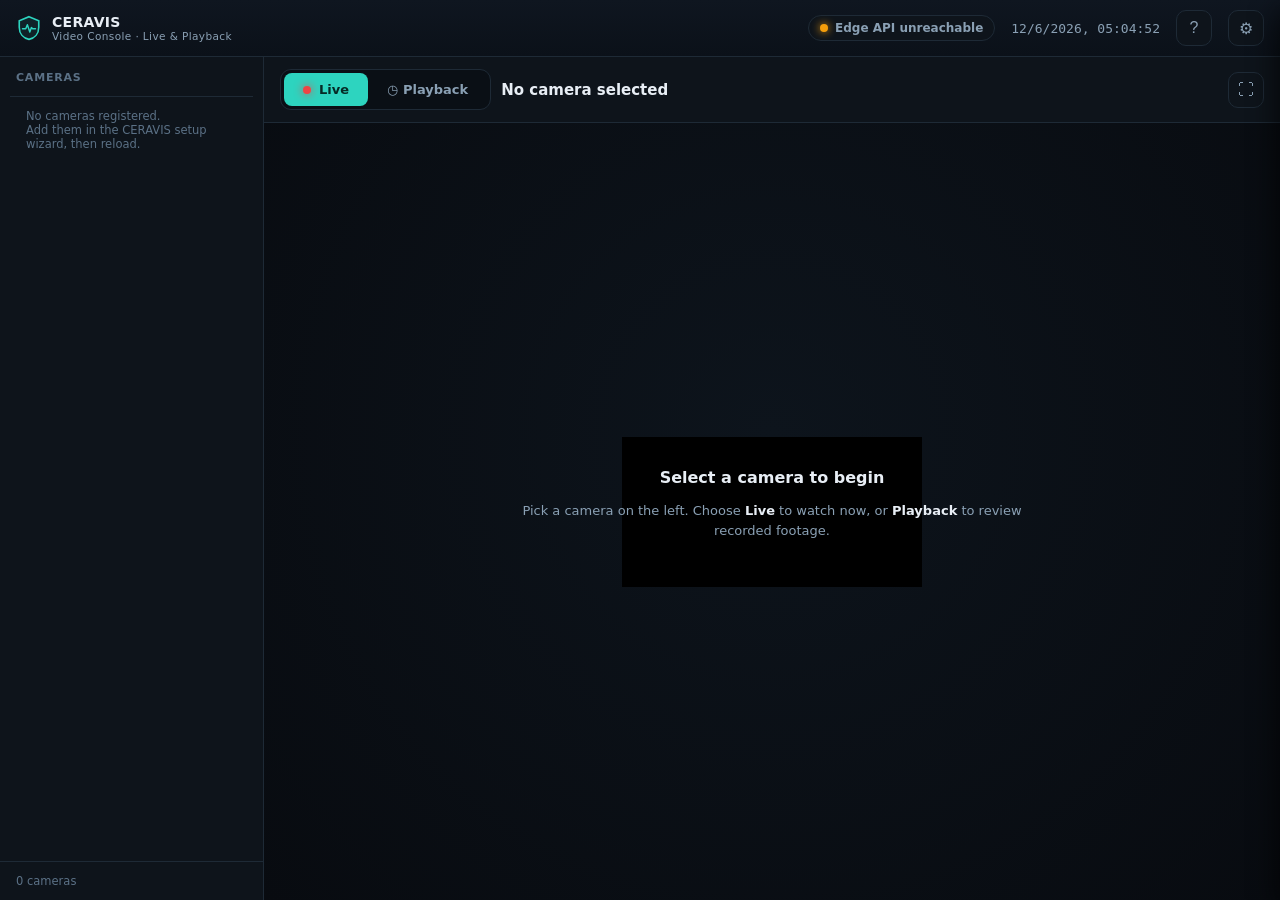
==== edge/static/recordings/index.html @ 235f0aa3 "Restore edgeId verification on PTZ + playback (token stays removed) The earlier commit over-removed:" ====
<!doctype html>
<html lang="en">
<head>
<meta charset="utf-8" />
<meta name="viewport" content="width=device-width, initial-scale=1" />
<title>CERAVIS — Video Console (Live &amp; Playback)</title>

<!--
  ============================================================================
  CERAVIS VIDEO CONSOLE  —  a self-contained, REMOVABLE review station.
  ============================================================================

  WHAT THIS IS
    One web page that behaves like the video wall of a professional CCTV / VMS
    system (think Milestone, Genetec, UniFi Protect). You pick a camera, watch
    it LIVE, or scrub back through the footage the edge already recorded.

  HOW IT STAYS SEPARATE (so you can delete it any time)
    * It is TWO files in ONE folder:  edge/static/recordings/
          index.html   <- this page
          hls.min.js   <- the video-playback library (bundled so it works
                           even with no internet on the device)
    * It ADDS NOTHING to the backend and EDITS NO other file. It only *reads*
      the endpoints the edge already exposes.
    * To remove the whole feature:  delete the  edge/static/recordings/  folder.
      Nothing else in the project references it. Done.

  WHERE IT LIVES ONCE DEPLOYED
    The edge already serves everything in edge/static/ at /ui/. So this page is
    reachable at:   http://<device-ip>:8000/ui/recordings/

  WHICH EDGE ENDPOINTS IT USES (all pre-existing — nothing new was built)
    Live view  (the exact links the cloud gets):
        WebRTC :  <scheme>://<device>:8889/<camera-path>/whep     (lowest latency)
        HLS    :  <scheme>://<device>:8888/<camera-path>/index.m3u8 (fallback)
    Recorded playback:
        GET /api/v1/recordings/{camera}/timeline        (where footage exists)
        GET /api/v1/recordings/{camera}/playback.m3u8   (seekable recording)
        GET /api/v1/recordings/{camera}/segment/{file}  (the stored clips)
    Housekeeping:
        GET /api/v1/cameras            (the camera list)
        GET /api/v1/cameras/status     (per-camera live/offline)
        GET /api/v1/system/status      (is the media backbone healthy?)

  Every control on the page has a plain-language explanation in the HELP panel
  (top-right "?"). Read it once and you will understand the whole system.
  ============================================================================
-->

<style>
  /* ---- palette: a dark "control-room" look, CERAVIS teal accent ---------- */
  :root{
    --bg:#0b0f14; --panel:#111820; --panel-2:#0e141b; --line:#1e2a36;
    --text:#e8eef5; --muted:#8aa0b4; --faint:#5b7186;
    --teal:#2dd4bf; --teal-dim:#164e46; --teal-ink:#062b26;
    --live:#ef4444; --ok:#22c55e; --warn:#f59e0b; --bad:#ef4444;
    --shadow:0 10px 30px rgba(0,0,0,.45);
    --radius:14px;
    font-synthesis:none;
  }
  *{box-sizing:border-box}
  html,body{height:100%}
  body{
    margin:0; background:var(--bg); color:var(--text);
    font-family:system-ui,-apple-system,"Segoe UI",Roboto,Helvetica,Arial,sans-serif;
    font-size:14px; -webkit-font-smoothing:antialiased;
    display:flex; flex-direction:column; overflow:hidden;
  }
  b{color:var(--text)} a{color:var(--teal); text-decoration:none}
  .mono{font-variant-numeric:tabular-nums; font-family:ui-monospace,"SF Mono",Menlo,Consolas,monospace}

  /* ---- top bar ----------------------------------------------------------- */
  .topbar{
    display:flex; align-items:center; gap:16px; padding:10px 16px;
    background:linear-gradient(180deg,#0f1620,#0b1119);
    border-bottom:1px solid var(--line); flex:0 0 auto; z-index:20;
  }
  .brand{display:flex; align-items:center; gap:10px; font-weight:700; letter-spacing:.3px}
  .brand .mark{width:26px; height:26px}
  .brand .tag{display:block; font-size:10.5px; color:var(--muted); font-weight:500; letter-spacing:.4px}
  .topbar .spacer{flex:1}
  .pill{
    display:inline-flex; align-items:center; gap:7px; padding:5px 11px; border-radius:999px;
    font-size:12px; font-weight:600; border:1px solid var(--line); background:var(--panel-2);
    color:var(--muted); white-space:nowrap;
  }
  .dot{width:8px; height:8px; border-radius:50%; background:var(--faint); flex:0 0 auto}
  .dot.ok{background:var(--ok); box-shadow:0 0 8px var(--ok)}
  .dot.warn{background:var(--warn); box-shadow:0 0 8px var(--warn)}
  .dot.bad{background:var(--bad); box-shadow:0 0 8px var(--bad)}
  .dot.live{background:var(--live); box-shadow:0 0 10px var(--live); animation:pulse 1.4s infinite}
  @keyframes pulse{0%,100%{opacity:1}50%{opacity:.35}}
  .clock{color:var(--muted); font-size:13px}
  .iconbtn{
    display:inline-flex; align-items:center; justify-content:center; gap:7px;
    width:36px; height:36px; border-radius:10px; border:1px solid var(--line);
    background:var(--panel-2); color:var(--muted); cursor:pointer; font-size:16px;
    transition:.15s;
  }
  .iconbtn:hover{color:var(--text); border-color:var(--teal-dim); background:#0d1a20}
  .iconbtn.wide{width:auto; padding:0 14px; font-size:13px; font-weight:600}

  /* ---- layout ------------------------------------------------------------ */
  .stage{display:flex; flex:1; min-height:0}
  .rail{
    width:264px; flex:0 0 auto; background:var(--panel-2); border-right:1px solid var(--line);
    display:flex; flex-direction:column; min-height:0;
  }
  .rail-head{padding:14px 16px 8px; font-size:11px; letter-spacing:.8px; color:var(--faint); text-transform:uppercase; font-weight:700}
  .camlist{overflow:auto; padding:4px 10px 14px; flex:1}
  .camrow{
    display:flex; align-items:center; gap:11px; padding:11px 12px; border-radius:11px;
    cursor:pointer; border:1px solid transparent; margin-bottom:4px; transition:.12s;
  }
  .camrow:hover{background:#0d1620; border-color:var(--line)}
  .camrow.active{background:#0e1c22; border-color:var(--teal-dim)}
  .camrow.active .cn{color:var(--teal)}
  .camrow .thumb{
    width:44px; height:32px; flex:0 0 auto; border-radius:7px; background:#0a0e13;
    border:1px solid var(--line); display:flex; align-items:center; justify-content:center;
    font-size:14px; color:var(--faint);
  }
  .camrow .meta{min-width:0; flex:1}
  .camrow .cn{font-weight:600; font-size:13.5px; white-space:nowrap; overflow:hidden; text-overflow:ellipsis}
  .camrow .cr{font-size:11.5px; color:var(--muted); white-space:nowrap; overflow:hidden; text-overflow:ellipsis}
  .badge{font-size:9.5px; font-weight:700; letter-spacing:.5px; padding:2px 6px; border-radius:5px;
    background:var(--teal-dim); color:var(--teal)}
  .rail-foot{padding:12px 16px; border-top:1px solid var(--line); font-size:11.5px; color:var(--faint)}

  /* ---- main viewport ----------------------------------------------------- */
  .main{flex:1; display:flex; flex-direction:column; min-width:0; min-height:0}
  .modebar{
    display:flex; align-items:center; gap:10px; padding:12px 16px; border-bottom:1px solid var(--line);
    background:var(--panel-2); flex:0 0 auto;
  }
  .tabs{display:inline-flex; background:#0a0f15; border:1px solid var(--line); border-radius:11px; padding:3px}
  .tab{
    padding:8px 18px; border-radius:8px; cursor:pointer; font-weight:600; font-size:13px; color:var(--muted);
    display:inline-flex; align-items:center; gap:8px; transition:.12s; border:1px solid transparent;
  }
  .tab.active{background:var(--teal); color:var(--teal-ink)}
  .tab.active.rec{background:var(--live); color:#fff}
  .nowcam{font-weight:700; font-size:15px}
  .nowcam small{color:var(--muted); font-weight:500}

  .viewport{
    position:relative; flex:1; background:radial-gradient(circle at 50% 40%,#0d141c,#080b10);
    display:flex; align-items:center; justify-content:center; min-height:0; overflow:hidden;
  }
  video{max-width:100%; max-height:100%; width:auto; height:auto; background:#000; display:block}
  .vp-overlay{
    position:absolute; inset:0; display:flex; align-items:center; justify-content:center;
    flex-direction:column; gap:14px; text-align:center; padding:24px; pointer-events:none;
  }
  .vp-overlay .big{font-size:16px; font-weight:600; color:var(--text)}
  .vp-overlay .sub{font-size:13px; color:var(--muted); max-width:520px; line-height:1.55}
  .vp-overlay.hidden{display:none}
  .vp-overlay .act{pointer-events:auto; display:flex; gap:10px; flex-wrap:wrap; justify-content:center}
  .spinner{width:34px; height:34px; border-radius:50%; border:3px solid var(--line); border-top-color:var(--teal); animation:spin 1s linear infinite}
  @keyframes spin{to{transform:rotate(360deg)}}
  .btn{
    padding:9px 16px; border-radius:10px; border:1px solid var(--line); background:var(--panel);
    color:var(--text); font-weight:600; font-size:13px; cursor:pointer; transition:.12s;
  }
  .btn:hover{border-color:var(--teal-dim); background:#0e1a20}
  .btn.primary{background:var(--teal); color:var(--teal-ink); border-color:var(--teal)}
  .btn.primary:hover{filter:brightness(1.06)}

  /* the little status chip that floats on the video (LIVE / time) */
  .vp-chip{
    position:absolute; top:14px; left:14px; display:flex; align-items:center; gap:8px;
    padding:6px 12px; border-radius:9px; background:rgba(8,12,17,.72); backdrop-filter:blur(6px);
    border:1px solid var(--line); font-size:12.5px; font-weight:600; z-index:5;
  }
  .vp-chip.rec .dot{background:var(--live); box-shadow:0 0 10px var(--live); animation:pulse 1.4s infinite}
  .vp-tools{position:absolute; top:12px; right:12px; display:flex; gap:8px; z-index:5}

  /* ---- transport + timeline (playback) ----------------------------------- */
  .transport{
    flex:0 0 auto; background:var(--panel-2); border-top:1px solid var(--line); padding:12px 16px 16px;
  }
  .trow{display:flex; align-items:center; gap:14px; margin-bottom:12px}
  .tbtn{
    width:40px; height:40px; border-radius:10px; border:1px solid var(--line); background:var(--panel);
    color:var(--text); cursor:pointer; font-size:16px; display:inline-flex; align-items:center; justify-content:center;
  }
  .tbtn:hover{border-color:var(--teal-dim)}
  .tbtn.play{background:var(--teal); color:var(--teal-ink); border-color:var(--teal); width:46px; height:46px; font-size:18px}
  .timecode{font-size:13px; color:var(--muted)}
  .timecode b{font-size:15px}
  .tspacer{flex:1}

  .tl-wrap{position:relative}
  .tl-labels{display:flex; justify-content:space-between; font-size:10.5px; color:var(--faint); margin-bottom:5px}
  .track{
    position:relative; height:46px; background:#0a0e13; border:1px solid var(--line); border-radius:10px;
    overflow:hidden; cursor:crosshair;
  }
  .track .hour{position:absolute; top:0; bottom:0; width:1px; background:#152230}
  .track .hourlabel{position:absolute; bottom:3px; font-size:9px; color:var(--faint); transform:translateX(3px)}
  .seg{
    position:absolute; top:8px; bottom:8px; background:linear-gradient(180deg,var(--teal),#1aa898);
    border-radius:4px; opacity:.9; box-shadow:0 0 0 1px rgba(45,212,191,.25);
  }
  .seg:hover{opacity:1; filter:brightness(1.12)}
  .playhead{position:absolute; top:-3px; bottom:-3px; width:2px; background:#fff; box-shadow:0 0 8px rgba(255,255,255,.6); pointer-events:none; z-index:4}
  .playhead::before{content:""; position:absolute; top:-4px; left:-4px; width:10px; height:10px; border-radius:50%; background:#fff}
  .tl-hover{
    position:absolute; top:-30px; transform:translateX(-50%); background:#0a0e13; border:1px solid var(--line);
    padding:3px 8px; border-radius:6px; font-size:11px; color:var(--text); pointer-events:none; white-space:nowrap; display:none; z-index:6;
  }
  .tl-empty{position:absolute; inset:0; display:flex; align-items:center; justify-content:center; font-size:12px; color:var(--faint)}

  /* ---- slide-in panels (help / settings) --------------------------------- */
  .scrim{position:fixed; inset:0; background:rgba(4,7,10,.55); backdrop-filter:blur(2px); z-index:40; display:none}
  .scrim.open{display:block}
  .panel{
    position:fixed; top:0; right:0; height:100%; width:min(480px,92vw); background:var(--panel);
    border-left:1px solid var(--line); box-shadow:var(--shadow); z-index:50; transform:translateX(100%);
    transition:transform .25s ease; display:flex; flex-direction:column;
  }
  .panel.open{transform:none}
  .panel-head{display:flex; align-items:center; gap:10px; padding:16px 18px; border-bottom:1px solid var(--line)}
  .panel-head h2{margin:0; font-size:16px}
  .panel-body{overflow:auto; padding:18px; line-height:1.6}
  .panel-body h3{font-size:13px; color:var(--teal); margin:20px 0 6px; letter-spacing:.3px}
  .panel-body h3:first-child{margin-top:0}
  .panel-body p{margin:0 0 10px; color:var(--muted)}
  .panel-body .k{color:var(--text); font-weight:600}
  .qa{background:var(--panel-2); border:1px solid var(--line); border-radius:10px; padding:12px 14px; margin:10px 0}
  .qa .q{font-weight:600; color:var(--text); margin-bottom:4px}
  .qa .a{color:var(--muted); font-size:13px}

  .field{margin-bottom:14px}
  .field label{display:block; font-size:12px; color:var(--muted); margin-bottom:6px; font-weight:600}
  .field input,.field select{
    width:100%; padding:10px 12px; border-radius:9px; border:1px solid var(--line); background:#0a0e13;
    color:var(--text); font-size:13px; font-family:inherit;
  }
  .field .hint{font-size:11px; color:var(--faint); margin-top:5px}
  .row2{display:grid; grid-template-columns:1fr 1fr; gap:12px}

  /* ---- toast ------------------------------------------------------------- */
  .toast{
    position:fixed; left:50%; bottom:26px; transform:translateX(-50%); z-index:80;
    background:#0e1620; border:1px solid var(--line); color:var(--text); padding:12px 18px;
    border-radius:11px; box-shadow:var(--shadow); font-size:13px; max-width:min(560px,92vw);
  }
  .toast.bad{border-color:#5b2323}
  .toast.warn{border-color:#5b4a23}

  .hidden{display:none !important}

  @media (max-width:820px){
    .rail{position:absolute; z-index:30; height:100%; transform:translateX(-100%); transition:transform .2s}
    .rail.open{transform:none}
    .stage{position:relative}
  }
</style>
</head>
<body>

<!-- ============================ TOP BAR ============================ -->
<header class="topbar">
  <button class="iconbtn hidden" id="railToggle" title="Cameras">☰</button>
  <div class="brand">
    <svg class="mark" viewBox="0 0 32 32" fill="none" xmlns="http://www.w3.org/2000/svg">
      <path d="M16 2 L28 7 V15 C28 23 23 28.5 16 30 C9 28.5 4 23 4 15 V7 Z"
            stroke="#2dd4bf" stroke-width="2" fill="rgba(45,212,191,.08)"/>
      <path d="M8 17 H12 L14 12 L17 21 L19 15.5 L20.5 17 H24"
            stroke="#2dd4bf" stroke-width="1.8" fill="none" stroke-linecap="round" stroke-linejoin="round"/>
    </svg>
    <span>CERAVIS
      <span class="tag">Video Console &middot; Live &amp; Playback</span>
    </span>
  </div>
  <div class="spacer"></div>
  <span class="pill" id="backbonePill"><span class="dot" id="backboneDot"></span><span id="backboneTxt">checking…</span></span>
  <span class="clock mono" id="clock">—</span>
  <button class="iconbtn" id="btnHelp" title="How this works">?</button>
  <button class="iconbtn" id="btnSettings" title="Connection settings">⚙</button>
</header>

<!-- ============================ STAGE ============================ -->
<div class="stage">

  <!-- ---- left camera rail ---- -->
  <aside class="rail" id="rail">
    <div class="rail-head">Cameras</div>
    <div class="camlist" id="camlist">
      <div class="rail-foot" id="camsLoading">Looking for cameras…</div>
    </div>
    <div class="rail-foot" id="camCount">—</div>
  </aside>

  <!-- ---- main viewport ---- -->
  <section class="main">
    <div class="modebar">
      <div class="tabs">
        <div class="tab active" id="tabLive" data-mode="live"><span class="dot live"></span>Live</div>
        <div class="tab" id="tabPlay" data-mode="play">◷ Playback</div>
      </div>
      <div class="nowcam" id="nowcam">No camera selected</div>
      <div class="spacer" style="flex:1"></div>
      <button class="iconbtn" id="btnFull" title="Fullscreen">⛶</button>
    </div>

    <div class="viewport" id="viewport">
      <video id="video" playsinline autoplay muted></video>

      <div class="vp-chip hidden" id="vpChip"><span class="dot"></span><span id="vpChipTxt">LIVE</span></div>

      <!-- big centered message / call-to-action overlay -->
      <div class="vp-overlay" id="overlay">
        <div class="spinner hidden" id="ovSpin"></div>
        <div class="big" id="ovBig">Select a camera to begin</div>
        <div class="sub" id="ovSub">Pick a camera on the left. Choose <b>Live</b> to watch now, or <b>Playback</b> to review recorded footage.</div>
        <div class="act" id="ovAct"></div>
      </div>
    </div>

    <!-- ---- transport + timeline (playback mode only) ---- -->
    <div class="transport hidden" id="transport">
      <div class="trow">
        <button class="tbtn play" id="btnPlayPause" title="Play / Pause">►</button>
        <button class="tbtn" id="btnBack" title="Back 15 seconds">⏮</button>
        <button class="tbtn" id="btnFwd" title="Forward 15 seconds">⏭</button>
        <div class="timecode">Viewing&nbsp; <b class="mono" id="tcNow">—</b></div>
        <div class="tspacer"></div>
        <button class="btn" id="btnLatest">Jump to latest ⟶</button>
      </div>

      <div class="tl-wrap">
        <div class="tl-labels"><span id="tlStart">—</span><span>Recorded footage (last 12 h) — click a green block to watch</span><span id="tlEnd">now</span></div>
        <div class="track" id="track">
          <div class="tl-empty" id="tlEmpty">No footage in this window yet.</div>
          <div class="playhead hidden" id="playhead"></div>
          <div class="tl-hover" id="tlHover"></div>
        </div>
      </div>
    </div>
  </section>
</div>

<!-- ============================ HELP PANEL ============================ -->
<div class="scrim" id="scrimHelp"></div>
<aside class="panel" id="panelHelp">
  <div class="panel-head">
    <h2>How this console works</h2>
    <div style="flex:1"></div>
    <button class="iconbtn" data-close="help">✕</button>
  </div>
  <div class="panel-body">
    <p>Explained in the simplest way — every button, and what happens behind it.</p>

    <h3>The two modes</h3>
    <div class="qa">
      <div class="q">🔴 Live</div>
      <div class="a">Shows what the camera sees <b>right now</b>, with almost no delay (under a second). It uses the same "live link" the CERAVIS cloud app uses. Think of it as a window into the room this very moment.</div>
    </div>
    <div class="qa">
      <div class="q">◷ Playback</div>
      <div class="a">Lets you go <b>back in time</b> and watch what was already recorded. You get a play/pause button and a slider, exactly like watching a saved video.</div>
    </div>

    <h3>The camera list (left side)</h3>
    <p>Every camera set up on this device. A <b class="k">green dot</b> means it is online and streaming; grey means it is not sending video. Click one to select it.</p>

    <h3>The green timeline (bottom, in Playback)</h3>
    <p>Picture a ruler that shows the <b>last 12 hours</b>. The device does <b>not</b> record all day — it only records when a person is seen. So the ruler is mostly empty, with <b class="k">green blocks</b> where footage exists. Click any green block to jump straight to that moment. The white line is where you are currently watching.</p>

    <h3>Why is most of the timeline empty?</h3>
    <p>On purpose. Recording only "who was in frame" keeps storage tiny and makes review fast — you are never scrubbing through hours of an empty room. Old footage older than 12 hours deletes itself automatically.</p>

    <h3>Play / pause and the skip buttons</h3>
    <p><b class="k">►</b> plays or pauses. <b class="k">⏮ / ⏭</b> jump 15 seconds back or forward. <b class="k">Jump to latest</b> takes you to the most recent recorded moment.</p>

    <h3>Where does the video come from?</h3>
    <p>Nothing is uploaded to the internet. Live video and recordings both come <b>straight from the device on your network</b>. When you watch from outside the home, it travels through the secure tunnel — but only while you are actually watching.</p>

    <h3>If a video will not load</h3>
    <p>Two common reasons, both easy: (1) the <b class="k">media backbone</b> chip at the top is red — the streaming engine is down; restart the device service. (2) Secure streaming needs its certificate trusted once — the page will show you the exact link to open and approve. Open <b class="k">⚙ Settings</b> to adjust connection details if your setup is unusual.</p>

    <h3>Is this permanent?</h3>
    <p>No. This whole page is an optional add-on kept in its own folder. It can be removed at any time with zero effect on cameras, recording, alerts, or the cloud app.</p>
  </div>
</aside>

<!-- ============================ SETTINGS PANEL ============================ -->
<div class="scrim" id="scrimSet"></div>
<aside class="panel" id="panelSet">
  <div class="panel-head">
    <h2>Connection settings</h2>
    <div style="flex:1"></div>
    <button class="iconbtn" data-close="set">✕</button>
  </div>
  <div class="panel-body">
    <p>These are remembered on this computer only. Defaults suit a normal setup on the same network — you usually never need to touch them.</p>

    <div class="field">
      <label>Media host <span class="hint" style="display:inline">(the device's address for live video)</span></label>
      <input id="setHost" placeholder="e.g. 192.168.0.221" />
      <div class="hint">Where MediaMTX serves the live WebRTC/HLS stream. Blank = same host as this page.</div>
    </div>
    <div class="row2">
      <div class="field"><label>WebRTC port</label><input id="setWebrtc" value="8889" /></div>
      <div class="field"><label>HLS port</label><input id="setHls" value="8888" /></div>
    </div>
    <div class="field">
      <label>Live stream security</label>
      <select id="setScheme">
        <option value="auto">Auto (match this page, then try the other)</option>
        <option value="http">Plain (http / ws)</option>
        <option value="https">Secure (https / wss)</option>
      </select>
      <div class="hint">Leave on Auto. If live never connects, the device may use secure streaming — pick "Secure".</div>
    </div>

    <div class="field">
      <label>Edge ID (live stream path)</label>
      <input id="setEdge" placeholder="auto-detected from the device" />
      <div class="hint">Only addresses the LIVE stream (…/&lt;edge_id&gt;/&lt;cam&gt;) — auto-filled
        from the device, override only if needed. Playback and the API need nothing here.</div>
    </div>

    <div style="display:flex; gap:10px; margin-top:8px">
      <button class="btn primary" id="setSave">Save &amp; reconnect</button>
      <button class="btn" id="setReset">Reset to defaults</button>
    </div>
  </div>
</aside>

<script src="hls.min.js"></script>
<script>
/* =========================================================================
   CERAVIS Video Console — all logic. Plain, dependency-light (only hls.js).
   Organised as small named helpers so it reads top-to-bottom.
   ========================================================================= */

/* ---- 0. tiny DOM helpers ---------------------------------------------- */
const $  = (id) => document.getElementById(id);
const on = (id, ev, fn) => $(id).addEventListener(ev, fn);
function toast(msg, kind = "", ms = 4200){
  document.querySelectorAll(".toast").forEach(t => t.remove());
  const t = document.createElement("div");
  t.className = "toast " + kind; t.innerHTML = msg;
  document.body.appendChild(t);
  if (ms) setTimeout(() => t.remove(), ms);
}

/* ---- 1. settings (persisted in the browser, never on the device) ------- */
const DEFAULTS = { host:"", webrtc:"8889", hls:"8888", scheme:"auto", edge:"" };
const CFG = loadCfg();
function loadCfg(){
  try { return Object.assign({}, DEFAULTS, JSON.parse(localStorage.getItem("ceravis_console")||"{}")); }
  catch { return Object.assign({}, DEFAULTS); }
}
function saveCfg(){ localStorage.setItem("ceravis_console", JSON.stringify(CFG)); }

/* Host used for the media (live) ports — falls back to this page's host. */
function mediaHost(){ return (CFG.host && CFG.host.trim()) || location.hostname; }
/* The sanitised MediaMTX path for a camera — mirrors edge path_name(). */
function pathName(id){ return (String(id||"").trim().replace(/[^A-Za-z0-9_-]+/g,"-")) || "cam"; }
/* The LIVE MediaMTX path — mirrors edge stream_path(): '<edge_id>/<cam>' when an
   edge id is set, else '<cam>'. Fleet devices serve the camera under the
   /<edge_id> prefix, so the console must address the live stream the same way. */
function streamPath(id){ const e=(CFG.edge||"").trim().replace(/[^A-Za-z0-9_-]+/g,"-"); return e ? `${e}/${pathName(id)}` : pathName(id); }

/* ---- 2. edge API fetch (NO token; carries edge_id — the control endpoints
   verify it matches this device, playback + PTZ). ------------------------- */
async function apiGet(path){
  const url = new URL(path, location.origin);
  if (CFG.edge && !url.searchParams.has("edge_id")) url.searchParams.set("edge_id", CFG.edge);
  const r = await fetch(url);
  if (!r.ok) throw Object.assign(new Error("HTTP "+r.status), { status:r.status });
  return r.json();
}
/* Auto-fill the live-stream edge_id from the device (so live view needs no
   manual entry); the API + playback need nothing. Best-effort. */
async function autofillEdge(){
  if ((CFG.edge||"").trim()) return;
  try { const a = await apiGet("/api/v1/account"); const e = a && a.user && a.user.edgeId;
        if (e) { CFG.edge = e; saveCfg(); } } catch(_) {}
}

/* ---- 3. state --------------------------------------------------------- */
let CAMERAS = [];
let CURRENT = null;         // selected camera object
let MODE = "live";          // "live" | "play"
let hls = null;             // hls.js instance (playback OR hls-live fallback)
let pc  = null;             // WebRTC peer connection (live)
let TL  = null;             // last timeline payload {winStart,winEnd,segments}
let pendingSeekMs = null;   // a seek-by-date requested before the playlist loaded
let playbackReady = false;  // the whole-window playlist has parsed at least once

/* ===================================================================== */
/* 4. CAMERAS + HEALTH                                                    */
/* ===================================================================== */
async function loadCameras(){
  let cams=[], status={};
  try { cams = await apiGet("/api/v1/cameras"); } catch(e){ /* shown below */ }
  try { status = await apiGet("/api/v1/cameras/status"); } catch(e){}
  CAMERAS = cams || [];
  const list = $("camlist");
  if (!CAMERAS.length){
    list.innerHTML = `<div class="rail-foot">No cameras registered.<br>Add them in the CERAVIS setup wizard, then reload.</div>`;
    $("camCount").textContent = "0 cameras";
    return;
  }
  list.innerHTML = "";
  CAMERAS.forEach(c => {
    const st = (status && status[c.camera_id]) || {};
    const live = st.health_state === "running";
    const row = document.createElement("div");
    row.className = "camrow" + (CURRENT && CURRENT.camera_id===c.camera_id ? " active":"");
    row.innerHTML = `
      <div class="thumb">▦</div>
      <div class="meta">
        <div class="cn">${esc(c.camera_name||c.camera_id)}</div>
        <div class="cr">${esc(c.room_name||"—")}</div>
      </div>
      ${c.ptz_supported ? '<span class="badge">PTZ</span>' : ''}
      <span class="dot ${live?'ok':''}" title="${live?'online':'offline'}"></span>`;
    row.onclick = () => selectCamera(c);
    list.appendChild(row);
  });
  $("camCount").textContent = `${CAMERAS.length} camera${CAMERAS.length>1?'s':''}`;
  // Auto-select the first camera on first load for a "just works" feel.
  if (!CURRENT) selectCamera(CAMERAS[0]);
}

async function pollHealth(){
  try {
    const s = await apiGet("/api/v1/system/status");
    const up = s.media_backbone && s.media_backbone.up;
    setBackbone(up ? "ok" : "bad",
      up ? "Media backbone live" : "Media backbone DOWN");
  } catch(e){
    // fall back to the lighter /health
    try {
      const h = await apiGet("/health");
      setBackbone(h.media_backbone ? "ok":"bad",
        h.media_backbone ? "Media backbone live":"Media backbone DOWN");
    } catch(_){ setBackbone("warn","Edge API unreachable"); }
  }
}
function setBackbone(kind, txt){
  $("backboneDot").className = "dot " + kind;
  $("backboneTxt").textContent = txt;
}

/* ===================================================================== */
/* 5. SELECTING A CAMERA / SWITCHING MODE                                 */
/* ===================================================================== */
function selectCamera(cam){
  CURRENT = cam;
  document.querySelectorAll(".camrow").forEach((r,i) =>
    r.classList.toggle("active", CAMERAS[i] && CAMERAS[i].camera_id===cam.camera_id));
  $("nowcam").innerHTML = `${esc(cam.camera_name||cam.camera_id)} <small>· ${esc(cam.room_name||"")}</small>`;
  applyMode();          // (re)start whichever mode is active for this camera
}

function setMode(m){
  if (MODE===m) return;
  MODE = m;
  $("tabLive").classList.toggle("active", m==="live");
  $("tabPlay").classList.toggle("active", m==="play");
  applyMode();
}

function applyMode(){
  teardown();                      // stop any live/playback that was running
  $("transport").classList.toggle("hidden", MODE!=="play");
  if (!CURRENT){ showOverlay("Select a camera to begin",
      "Pick a camera on the left. Choose Live to watch now, or Playback to review footage."); return; }
  if (MODE==="live") startLive(CURRENT);
  else               startPlayback(CURRENT);
}

/* Stop everything cleanly — called on every mode/camera change + unload. */
function teardown(){
  if (hls){ try{hls.destroy();}catch(_){} hls=null; }
  if (pc){ try{pc.close();}catch(_){} pc=null; }
  const v=$("video"); try{ v.pause(); }catch(_){}
  v.removeAttribute("src"); v.srcObject=null; try{ v.load(); }catch(_){}
  pendingSeekMs=null; playbackReady=false; $("playhead").classList.add("hidden");
  $("vpChip").classList.add("hidden");
}

/* ===================================================================== */
/* 6. LIVE  (WebRTC "WHEP" first, then HLS-live, then the raw player)      */
/* ===================================================================== */
async function startLive(cam){
  showSpinner("Connecting to live view…", `Opening a low-latency stream from ${esc(cam.camera_name||cam.camera_id)}.`);
  const path = streamPath(cam.camera_id);
  // Try secure/plain in an order that matches this page first (fewest surprises).
  const pageSecure = location.protocol === "https:";
  const order = CFG.scheme==="http" ? [false]
              : CFG.scheme==="https" ? [true]
              : pageSecure ? [true,false] : [false,true];   // "auto"
  for (const secure of order){
    try {
      await whep(path, secure);
      liveChip(cam); hideOverlay();
      return;                                   // success
    } catch(e){ /* try next scheme */ }
  }
  // WebRTC failed on every scheme — try HLS live as a graceful fallback.
  try { await hlsLive(path, order[0]); liveChip(cam); hideOverlay(); return; }
  catch(e){ liveFailed(cam, path, order[0]); }
}

/* One WebRTC "WHEP" attempt. Resolves when the peer connection goes live. */
function whep(path, secure){
  return new Promise(async (resolve, reject) => {
    const url = `${secure?"https":"http"}://${mediaHost()}:${CFG.webrtc}/${path}/whep`;
    const peer = new RTCPeerConnection({ iceServers:[{urls:"stun:stun.l.google.com:19302"}] });
    pc = peer;
    let settled=false;
    const guard = setTimeout(()=>fail("timeout"), 9000);
    const fail = (why)=>{ if(settled)return; settled=true; clearTimeout(guard); try{peer.close();}catch(_){}; if(pc===peer)pc=null; reject(new Error(why)); };
    const okGo = ()=>{ if(settled)return; settled=true; clearTimeout(guard); resolve(); };

    peer.addTransceiver("video",{direction:"recvonly"});
    peer.addTransceiver("audio",{direction:"recvonly"});
    peer.ontrack = (e)=>{ $("video").srcObject = e.streams[0]; };
    peer.onconnectionstatechange = ()=>{
      if (peer.connectionState==="connected") okGo();
      else if (["failed","closed","disconnected"].includes(peer.connectionState)) fail("peer "+peer.connectionState);
    };

    try {
      const offer = await peer.createOffer();
      await peer.setLocalDescription(offer);
      await iceComplete(peer);                        // non-trickle: send full SDP
      const res = await fetch(url, { method:"POST",
        headers:{ "Content-Type":"application/sdp" }, body: peer.localDescription.sdp });
      if (!res.ok) throw new Error("WHEP HTTP "+res.status);
      const answer = await res.text();
      await peer.setRemoteDescription({ type:"answer", sdp: answer });
    } catch(e){ return fail(e.message||"whep error"); }
    // success is signalled by connectionState -> "connected" (okGo).
  });
}
/* Wait until ICE candidate gathering is done (or 2.5s), so the offer is complete. */
function iceComplete(peer){
  return new Promise(res=>{
    if (peer.iceGatheringState==="complete") return res();
    const t=setTimeout(res,2500);
    peer.addEventListener("icegatheringstatechange", ()=>{ if(peer.iceGatheringState==="complete"){clearTimeout(t);res();} });
  });
}

/* HLS live fallback — higher latency (~3s) but very robust. */
function hlsLive(path, secure){
  return new Promise((resolve,reject)=>{
    const url = `${secure?"https":"http"}://${mediaHost()}:${CFG.hls}/${path}/index.m3u8`;
    const v=$("video"); v.srcObject=null;
    if (v.canPlayType("application/vnd.apple.mpegurl")){        // Safari native
      v.src=url; v.play().then(resolve).catch(()=>resolve());
      setTimeout(()=> (v.readyState>=2?resolve():reject(new Error("hls-native timeout"))), 6000);
      return;
    }
    if (!window.Hls || !Hls.isSupported()) return reject(new Error("no HLS support"));
    hls = new Hls({ lowLatencyMode:true, backBufferLength:30 });
    hls.on(Hls.Events.MANIFEST_PARSED, ()=>{ v.play().catch(()=>{}); resolve(); });
    hls.on(Hls.Events.ERROR, (_,d)=>{ if(d.fatal) reject(new Error("hls "+d.details)); });
    hls.loadSource(url); hls.attachMedia(v);
    setTimeout(()=>reject(new Error("hls timeout")), 8000);
  });
}

function liveChip(cam){
  $("vpChip").className="vp-chip rec";
  $("vpChipTxt").textContent="LIVE";
  $("vpChip").classList.remove("hidden");
  $("video").muted = true;      // browsers block autoplay-with-sound; user can unmute
}

function liveFailed(cam, path, secure){
  const link = `${secure?"https":"http"}://${mediaHost()}:${CFG.webrtc}/${path}`;
  showOverlay("Live view could not connect",
    `The streaming engine did not answer for <b>${esc(cam.camera_name||cam.camera_id)}</b>.<br>
     Most often this is a certificate that must be trusted once, or a wrong address.`,
    [
      { label:"Open the raw stream link", cls:"", href:link },
      { label:"Try Playback instead", cls:"primary", fn:()=>setMode("play") },
      { label:"Connection settings", cls:"", fn:()=>openPanel("set") },
    ]);
  $("vpChip").classList.add("hidden");
}

/* ===================================================================== */
/* 7. PLAYBACK  (ONE whole-window HLS timeline, seek by wall-clock date)  */
/*                                                                        */
/* The edge serves the WHOLE retention window as a single HLS playlist    */
/* tagged with real time (EXT-X-PROGRAM-DATE-TIME) and joined across gaps */
/* (EXT-X-DISCONTINUITY). We load it ONCE per camera; every timeline      */
/* click is a client-side SEEK BY DATE — no new request — and playback    */
/* rolls across the empty gaps by itself, exactly like a pro NVR/VMS.     */
/* ===================================================================== */
async function startPlayback(cam){
  showSpinner("Loading recorded footage…", "Reading this camera's timeline.");
  await refreshTimeline(cam);
  if (TL && TL.segments.length){
    loadPlayback(cam);               // one whole-window playlist; default view = latest
  } else {
    showOverlay("No footage recorded yet",
      "This camera has not recorded anyone in the last 12 hours. Footage appears here automatically whenever a person is seen.");
  }
}

async function refreshTimeline(cam){
  try {
    const t = await apiGet(`/api/v1/recordings/${encodeURIComponent(cam.camera_id)}/timeline`);
    TL = {
      winStart: new Date(t.window_start),
      winEnd:   new Date(t.now),
      retention: t.retention_hours,
      segments: (t.segments||[]).map(s => ({ start:new Date(s.start), end:new Date(s.end), seconds:s.seconds })),
    };
    drawTimeline();
  } catch(e){
    TL=null;
    if (e.status===503) toast("Recording engine is down (503). Live may still work.", "bad", 6000);
    else drawTimeline();
  }
}

/* Draw the 12-hour ruler with green footage blocks + hour ticks. */
function drawTimeline(){
  const track=$("track");
  // wipe everything except the persistent playhead/hover/empty nodes
  [...track.querySelectorAll(".seg,.hour,.hourlabel")].forEach(n=>n.remove());
  const empty=$("tlEmpty");
  if (!TL){ empty.textContent="Timeline unavailable."; empty.classList.remove("hidden"); return; }
  $("tlStart").textContent = fmtClock(TL.winStart);
  $("tlEnd").textContent   = "now";
  const span = TL.winEnd - TL.winStart;
  if (span<=0) return;
  // hour ticks
  const first = new Date(TL.winStart); first.setMinutes(0,0,0); first.setHours(first.getHours()+1);
  for (let t=new Date(first); t<TL.winEnd; t.setHours(t.getHours()+1)){
    const x=((t-TL.winStart)/span)*100;
    const tick=document.createElement("div"); tick.className="hour"; tick.style.left=x+"%"; track.appendChild(tick);
    const lab=document.createElement("div"); lab.className="hourlabel"; lab.style.left=x+"%";
    lab.textContent=t.getHours()+":00"; track.appendChild(lab);
  }
  // footage blocks
  empty.classList.toggle("hidden", TL.segments.length>0);
  TL.segments.forEach(s=>{
    const l=((s.start-TL.winStart)/span)*100, w=Math.max(0.4,((s.end-s.start)/span)*100);
    const b=document.createElement("div"); b.className="seg";
    b.style.left=l+"%"; b.style.width=w+"%";
    b.title=`${fmtClock(s.start)} – ${fmtClock(s.end)} (${Math.round(s.seconds)}s)`;
    // Seek to the EXACT instant under the cursor (not the block's start).
    b.onclick=(ev)=>{ ev.stopPropagation(); seekToDate(dateAtX(ev.clientX)); };
    track.appendChild(b);
  });
  positionPlayhead();
}

/* Wall-clock time (ms since epoch) under a timeline x pixel. */
function dateAtX(clientX){
  const r=$("track").getBoundingClientRect();
  const frac=Math.min(1, Math.max(0, (clientX-r.left)/r.width));
  return TL.winStart.getTime() + frac*(TL.winEnd - TL.winStart);
}

/* Load the camera's WHOLE-WINDOW playlist ONCE. Default view = latest footage;
   after this, moving around the timeline is a pure client-side seek. */
function loadPlayback(cam){
  teardownPlayer();
  showSpinner("Opening timeline…", "");
  const url = new URL(`/api/v1/recordings/${encodeURIComponent(cam.camera_id)}/playback.m3u8`, location.origin);
  if (CFG.edge) url.searchParams.set("edge_id", CFG.edge);   // segments inherit it via the playlist
  const v=$("video"); v.srcObject=null; v.muted=false;
  $("vpChip").className="vp-chip"; $("vpChipTxt").textContent="PLAYBACK"; $("vpChip").classList.remove("hidden");

  // Prefer hls.js wherever it runs: it exposes each fragment's wall-clock time
  // (from EXT-X-PROGRAM-DATE-TIME), which makes seek-by-date exact. Native HLS
  // is a last resort (older iOS Safari).
  if (window.Hls && Hls.isSupported()){
    hls = new Hls({
      backBufferLength: 90,           // keep some history buffered for smooth scrub-back
    });
    hls.on(Hls.Events.LEVEL_LOADED, ()=>{
      if (playbackReady) return;      // act only on the FIRST load; reloads just append
      playbackReady = true; hideOverlay();
      if (pendingSeekMs!=null){ const ms=pendingSeekMs; pendingSeekMs=null; seekToDate(ms); }
      else jumpToLatest();
    });
    hls.on(Hls.Events.ERROR, onHlsError);
    hls.loadSource(url.toString());
    hls.attachMedia(v);
    return;
  }
  if (v.canPlayType("application/vnd.apple.mpegurl")){         // native (older iOS)
    v.src = url.toString();
    v.addEventListener("loadedmetadata", ()=>{
      playbackReady = true; hideOverlay();
      if (pendingSeekMs!=null){ const ms=pendingSeekMs; pendingSeekMs=null; seekToDate(ms); }
      else jumpToLatest();
    }, { once:true });
    return;
  }
  showOverlay("This browser cannot play recordings",
    "The HLS video library did not load. Reload the page; if it persists, hls.min.js is missing from the recordings folder.");
}

function onHlsError(_, d){
  if (!d.fatal) return;
  const net = d.type===Hls.ErrorTypes.NETWORK_ERROR;
  if (net && String(d.details||"").indexOf("404")>=0){
    showOverlay("No footage in the window", "Nothing has been recorded in the last 12 hours yet.");
  } else if (net){ try{ hls.startLoad(); }catch(_){} }        // transient — retry
  else if (d.type===Hls.ErrorTypes.MEDIA_ERROR){ try{ hls.recoverMediaError(); }catch(_){} }
  else showOverlay("Could not open this recording", esc(d.details||"playback error"));
}

/* THE seek primitive — jump playback to a wall-clock instant (ms since epoch).
   Uses each fragment's programDateTime, so it is exact and works ACROSS the
   empty gaps (each run re-anchors its own time) — a live stream cannot do this. */
function seekToDate(ms){
  const v=$("video");
  if (!playbackReady){ pendingSeekMs = ms; return; }   // queued until the playlist parses
  const lvl = hls && hls.levels && (hls.levels[hls.currentLevel] || hls.levels[0]);
  if (lvl && lvl.details && lvl.details.fragments){
    const frags = lvl.details.fragments;
    let target=null;
    for (const f of frags){
      if (f.programDateTime==null) continue;
      if (ms >= f.programDateTime && ms < f.programDateTime + f.duration*1000){
        target = f.start + (ms - f.programDateTime)/1000; break;
      }
    }
    if (target==null){                       // the instant sits in a gap -> nearest footage
      const later = frags.find(f => f.programDateTime!=null && f.programDateTime >= ms);
      const earlier = [...frags].reverse().find(f => f.programDateTime!=null && f.programDateTime <= ms);
      target = later ? later.start : (earlier ? earlier.start + earlier.duration : 0);
    }
    v.currentTime = Math.max(0, target);
    v.play().catch(()=>{});
    positionPlayhead();
    return;
  }
  // native HLS: linear map from the stream's start date (accurate within a run).
  if (typeof v.getStartDate==="function"){
    const sd=v.getStartDate();
    if (sd && !isNaN(sd.getTime())){ v.currentTime = Math.max(0,(ms - sd.getTime())/1000); v.play().catch(()=>{}); }
  }
}

/* Jump to the newest recorded moment (the live edge while still recording). */
function jumpToLatest(){
  // Open the most RECENT recorded stretch from its START, so playback actually
  // rolls forward. Seeking to the very END of a stopped recording (its last
  // second) plays a blink and stops — which looks exactly like "playback
  // doesn't work". If the camera is still recording, starting at that run's
  // beginning still plays on to the live edge and follows it.
  if (TL && TL.segments.length){
    seekToDate(TL.segments[TL.segments.length-1].start.getTime() + 200);
    return;
  }
  // No timeline yet: fall back to the newest buffered point (minus a little).
  const v=$("video");
  try { if (v.seekable && v.seekable.length){
    v.currentTime = Math.max(0, v.seekable.end(v.seekable.length-1) - 5); v.play().catch(()=>{});
  } } catch(_){}
}

function teardownPlayer(){ if(hls){try{hls.destroy();}catch(_){}hls=null;} }

/* The wall-clock instant (ms) currently on screen — straight from the stream's
   own PROGRAM-DATE-TIME, so the readout is the real time, exact across gaps. */
function currentPlaybackDate(){
  const v=$("video");
  if (hls){ const d=hls.playingDate; if (d) return d.getTime(); }
  if (typeof v.getStartDate==="function"){ const sd=v.getStartDate(); if (sd && !isNaN(sd.getTime())) return sd.getTime()+v.currentTime*1000; }
  return null;
}

/* Paint the white playhead + the "Viewing HH:MM:SS" readout from real time. */
function positionPlayhead(){
  const ph=$("playhead");
  if (MODE!=="play" || !TL){ ph.classList.add("hidden"); return; }
  const ms=currentPlaybackDate();
  if (ms==null){ ph.classList.add("hidden"); return; }
  const span=TL.winEnd - TL.winStart;
  const x=((ms - TL.winStart.getTime())/span)*100;
  if (x<0||x>100){ ph.classList.add("hidden"); }
  else { ph.classList.remove("hidden"); ph.style.left=x+"%"; }
  $("tcNow").textContent = fmtClock(new Date(ms));
}

/* ===================================================================== */
/* 8. OVERLAY / SPINNER helpers                                           */
/* ===================================================================== */
function showOverlay(big, sub, acts){
  const o=$("overlay"); o.classList.remove("hidden");
  $("ovSpin").classList.add("hidden");
  $("ovBig").textContent=big; $("ovSub").innerHTML=sub||"";
  const wrap=$("ovAct"); wrap.innerHTML="";
  (acts||[]).forEach(a=>{
    const el = a.href ? document.createElement("a") : document.createElement("button");
    el.className="btn "+(a.cls||""); el.textContent=a.label;
    if (a.href){ el.href=a.href; el.target="_blank"; el.rel="noopener"; }
    else el.onclick=a.fn;
    wrap.appendChild(el);
  });
}
function showSpinner(big, sub){
  const o=$("overlay"); o.classList.remove("hidden");
  $("ovSpin").classList.remove("hidden");
  $("ovBig").textContent=big; $("ovSub").innerHTML=sub||""; $("ovAct").innerHTML="";
}
function hideOverlay(){ $("overlay").classList.add("hidden"); }

/* ===================================================================== */
/* 9. FORMAT + misc                                                      */
/* ===================================================================== */
function esc(s){ return String(s==null?"":s).replace(/[&<>"]/g,c=>({"&":"&amp;","<":"&lt;",">":"&gt;",'"':"&quot;"}[c])); }
function fmtClock(d){ return d.toLocaleTimeString([], {hour:"2-digit",minute:"2-digit",second:"2-digit",hour12:false}); }
function tickClock(){ $("clock").textContent = new Date().toLocaleString([], {hour12:false}); }

/* ===================================================================== */
/* 10. WIRING (buttons, tabs, timeline hover, panels)                    */
/* ===================================================================== */
on("tabLive","click", ()=>setMode("live"));
on("tabPlay","click", ()=>setMode("play"));

on("btnPlayPause","click", ()=>{ const v=$("video"); if(v.paused){v.play();$("btnPlayPause").textContent="⏸";} else {v.pause();$("btnPlayPause").textContent="►";} });
on("btnBack","click", ()=>{ $("video").currentTime=Math.max(0,$("video").currentTime-15); });
on("btnFwd","click",  ()=>{ $("video").currentTime=$("video").currentTime+15; });
on("btnLatest","click", ()=>jumpToLatest());

$("video").addEventListener("timeupdate", positionPlayhead);
$("video").addEventListener("play",  ()=>$("btnPlayPause").textContent="⏸");
$("video").addEventListener("pause", ()=>$("btnPlayPause").textContent="►");

on("btnFull","click", ()=>{ const vp=$("viewport"); if(document.fullscreenElement)document.exitFullscreen(); else vp.requestFullscreen&&vp.requestFullscreen(); });

/* timeline hover tooltip (shows the wall-clock time under the cursor) */
$("track").addEventListener("mousemove", (e)=>{
  if(!TL) return;
  const r=$("track").getBoundingClientRect(); const frac=(e.clientX-r.left)/r.width;
  const t=new Date(TL.winStart.getTime()+frac*(TL.winEnd-TL.winStart));
  const h=$("tlHover"); h.style.display="block"; h.style.left=(frac*100)+"%"; h.textContent=fmtClock(t);
});
$("track").addEventListener("mouseleave", ()=>{ $("tlHover").style.display="none"; });
/* Click anywhere on the ruler -> SEEK the already-loaded stream to that instant
   (no new request). A click in a gap snaps to the nearest footage. Clicks on a
   green block are handled by the block's own handler (it stops propagation). */
$("track").addEventListener("click", (e)=>{
  if(!TL || !playbackReady || e.target.classList.contains("seg")) return;
  seekToDate(dateAtX(e.clientX));
});

/* panels */
function openPanel(which){
  if(which==="help"){ $("scrimHelp").classList.add("open"); $("panelHelp").classList.add("open"); }
  else { fillSettings(); $("scrimSet").classList.add("open"); $("panelSet").classList.add("open"); }
}
function closePanels(){ ["scrimHelp","panelHelp","scrimSet","panelSet"].forEach(id=>$(id).classList.remove("open")); }
on("btnHelp","click", ()=>openPanel("help"));
on("btnSettings","click", ()=>openPanel("set"));
$("scrimHelp").onclick=closePanels; $("scrimSet").onclick=closePanels;
document.querySelectorAll("[data-close]").forEach(b=> b.onclick=closePanels);

/* settings form */
function fillSettings(){
  $("setHost").value=CFG.host; $("setWebrtc").value=CFG.webrtc; $("setHls").value=CFG.hls;
  $("setScheme").value=CFG.scheme; $("setEdge").value=CFG.edge;
}
on("setSave","click", ()=>{
  CFG.host=$("setHost").value.trim(); CFG.webrtc=$("setWebrtc").value.trim()||"8889";
  CFG.hls=$("setHls").value.trim()||"8888"; CFG.scheme=$("setScheme").value;
  CFG.edge=$("setEdge").value.trim();
  saveCfg(); closePanels(); toast("Settings saved — reconnecting.", "", 2200);
  loadCameras(); pollHealth(); applyMode();
});
on("setReset","click", ()=>{ Object.assign(CFG, DEFAULTS); saveCfg(); fillSettings(); toast("Reset to defaults.", "", 2000); });

/* mobile rail toggle */
if (window.matchMedia("(max-width:820px)").matches) $("railToggle").classList.remove("hidden");
on("railToggle","click", ()=>$("rail").classList.toggle("open"));

window.addEventListener("beforeunload", teardown);
window.addEventListener("keydown", e=>{ if(e.key==="Escape") closePanels(); });

/* ===================================================================== */
/* 11. BOOT                                                              */
/* ===================================================================== */
tickClock(); setInterval(tickClock, 1000);
autofillEdge().then(loadCameras);      // auto-detect the live-stream edge_id, then load
pollHealth();
setInterval(pollHealth, 15000);
// keep the timeline fresh (rolling 12-hour window) while in playback
setInterval(()=>{ if(MODE==="play" && CURRENT) refreshTimeline(CURRENT); }, 30000);
// refresh the camera online/offline dots periodically
setInterval(loadCameras, 20000);
</script>
</body>
</html>
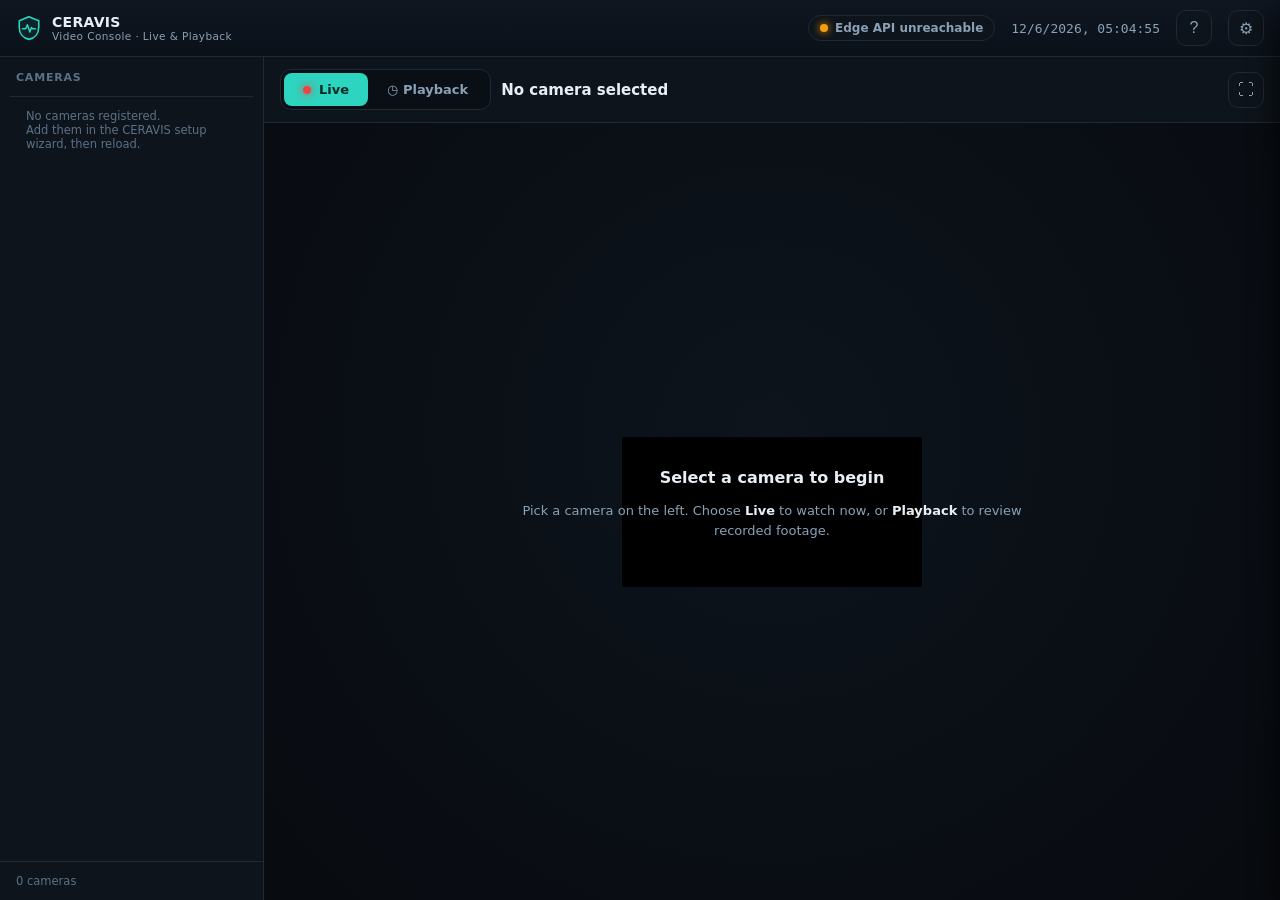
==== commit ccb3facb: "UI: per-edge API base (portable) + a Snapshot button on the AI monitor The admin pages call the edge" ====
--- a/edge/static/recordings/index.html
+++ b/edge/static/recordings/index.html
@@ -466,10 +466,15 @@
    /<edge_id> prefix, so the console must address the live stream the same way. */
 function streamPath(id){ const e=(CFG.edge||"").trim().replace(/[^A-Za-z0-9_-]+/g,"-"); return e ? `${e}/${pathName(id)}` : pathName(id); }
 
+/* Fleet per-edge base: served at /<edge_id>/ui/… through the tunnel, this page
+   must call /<edge_id>/api/… (frps routes only by URL). Empty on the LAN /
+   shared /ui path, so it is a no-op there. */
+const CV_PREFIX = (location.pathname.match(/^(\/[^/]+)\/ui(?:\/|$)/) || [])[1] || "";
+
 /* ---- 2. edge API fetch (NO token; carries edge_id — the control endpoints
    verify it matches this device, playback + PTZ). ------------------------- */
 async function apiGet(path){
-  const url = new URL(path, location.origin);
+  const url = new URL(CV_PREFIX + path, location.origin);
   if (CFG.edge && !url.searchParams.has("edge_id")) url.searchParams.set("edge_id", CFG.edge);
   const r = await fetch(url);
   if (!r.ok) throw Object.assign(new Error("HTTP "+r.status), { status:r.status });
@@ -772,8 +777,8 @@
 function loadPlayback(cam){
   teardownPlayer();
   showSpinner("Opening timeline…", "");
-  const url = new URL(`/api/v1/recordings/${encodeURIComponent(cam.camera_id)}/playback.m3u8`, location.origin);
-  if (CFG.edge) url.searchParams.set("edge_id", CFG.edge);   // segments inherit it via the playlist
+  const url = new URL(`${CV_PREFIX}/api/v1/recordings/${encodeURIComponent(cam.camera_id)}/playback.m3u8`, location.origin);
+  if (CFG.edge) url.searchParams.set("edge_id", CFG.edge);   // segments inherit both the prefix (relative URIs) and edge_id via the playlist
   const v=$("video"); v.srcObject=null; v.muted=false;
   $("vpChip").className="vp-chip"; $("vpChipTxt").textContent="PLAYBACK"; $("vpChip").classList.remove("hidden");
 
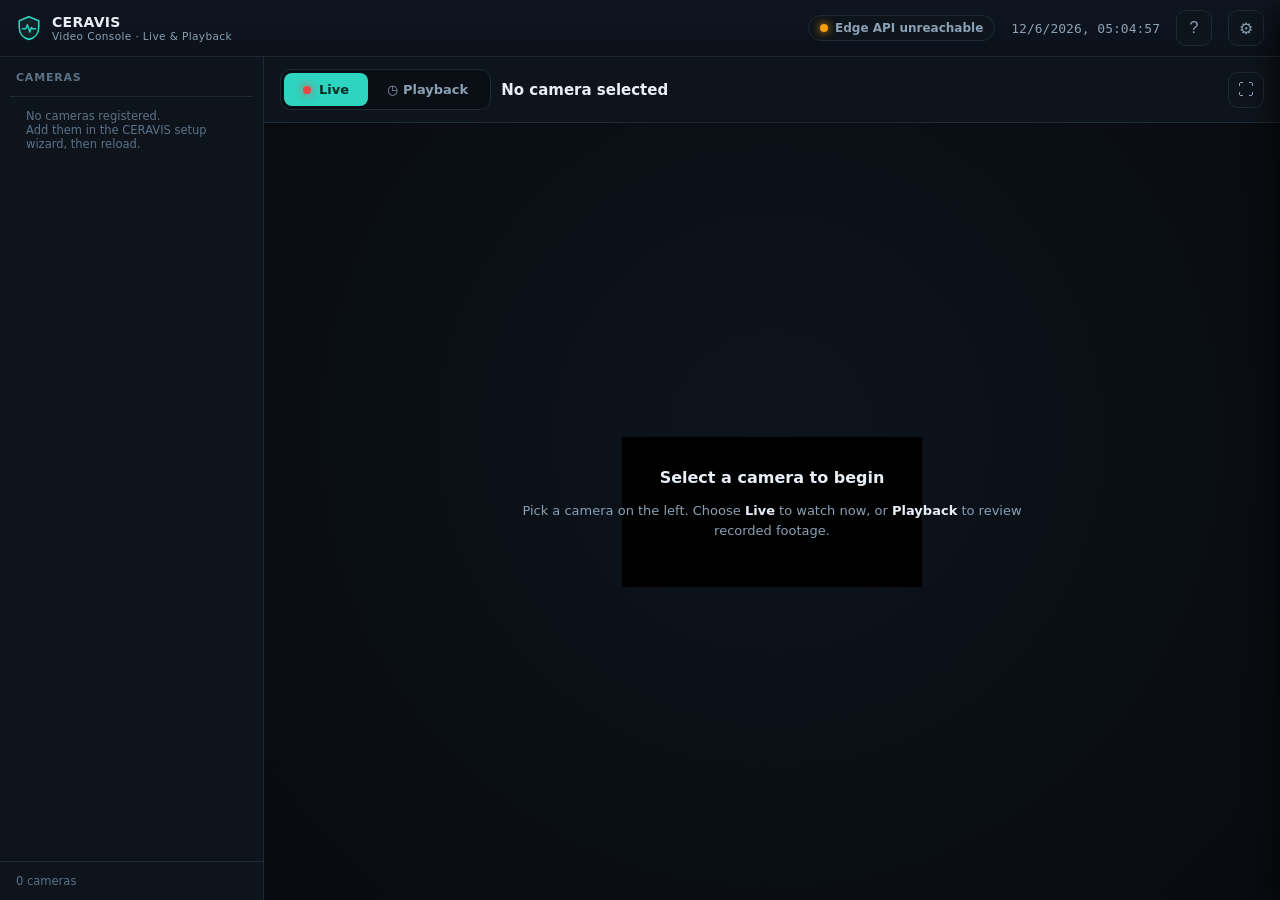
==== commit b3265542: "Video console: reconcile timeline + playlist on tab-return (visibilitychange) The recordings page ke" ====
--- a/edge/static/recordings/index.html
+++ b/edge/static/recordings/index.html
@@ -993,6 +993,23 @@
 window.addEventListener("beforeunload", teardown);
 window.addEventListener("keydown", e=>{ if(e.key==="Escape") closePanels(); });
 
+/* Reconcile on tab-return. A backgrounded tab FREEZES our timers and pauses
+   hls.js, so after a while away the rolling 12-hour window has SLID — the oldest
+   footage expired, new footage arrived — while the on-screen timeline + playlist
+   are a stale snapshot. Pro DVR players reconcile on FOCUS rather than trust a
+   throttled background timer: the instant this tab is visible again, re-query the
+   timeline (redraw the footage bar to NOW), resume the player (hls reloads the
+   sliding manifest, dropping expired fragments + appending new), and if the spot
+   we were parked on has itself rolled off the window, snap to the newest footage
+   instead of trying to load an expired segment (which would 404). */
+document.addEventListener("visibilitychange", async ()=>{
+  if (document.visibilityState!=="visible" || MODE!=="play" || !CURRENT) return;
+  await refreshTimeline(CURRENT);
+  if (hls){ try{ hls.startLoad(); }catch(_){} }
+  const ms = currentPlaybackDate();
+  if (TL && (ms==null || ms < TL.winStart.getTime())) jumpToLatest();
+});
+
 /* ===================================================================== */
 /* 11. BOOT                                                              */
 /* ===================================================================== */
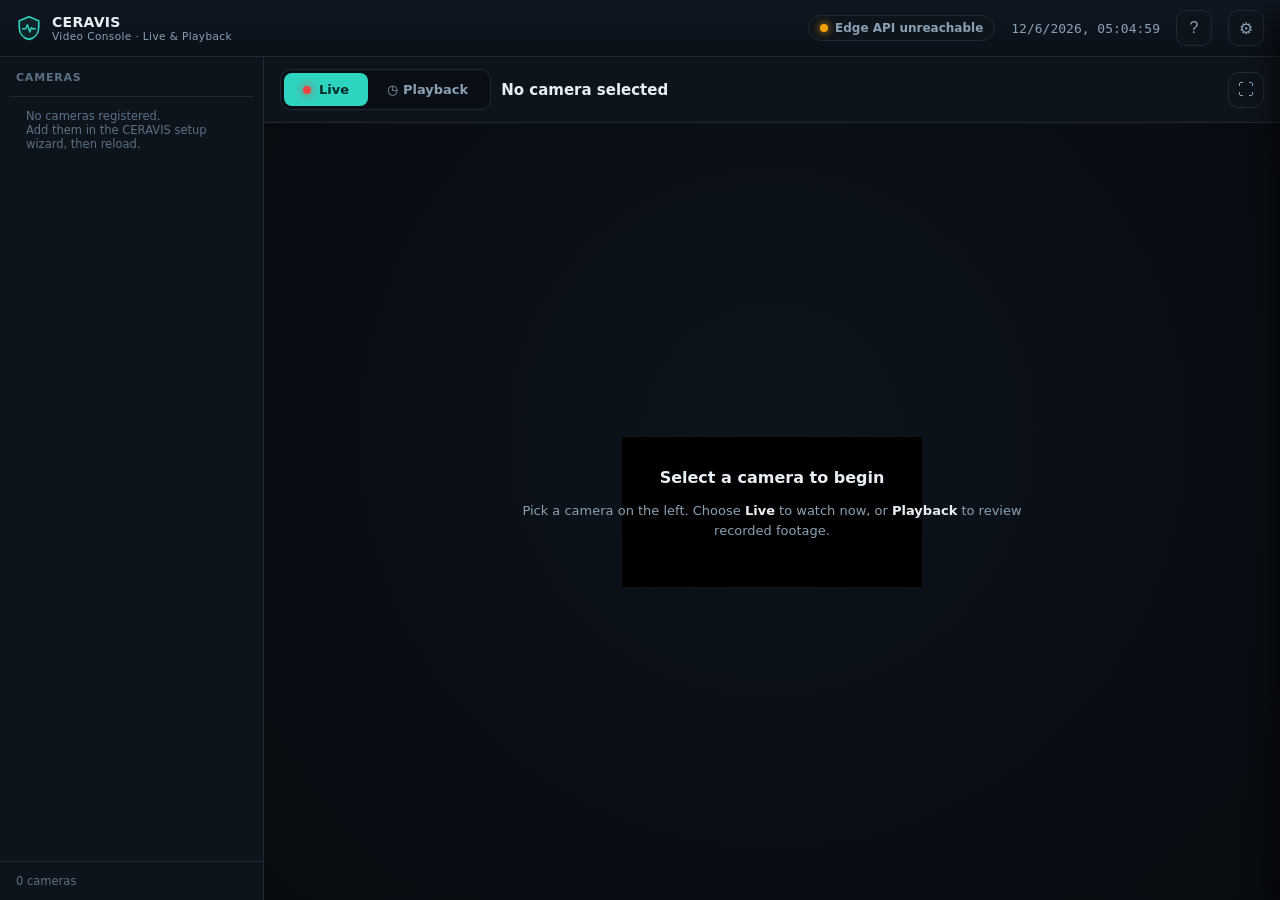
==== commit 405b492b: "Playback: self-updating HLS timeline (live sliding manifest, no ENDLIST) The playback playlist now k" ====
--- a/edge/static/recordings/index.html
+++ b/edge/static/recordings/index.html
@@ -497,6 +497,7 @@
 let TL  = null;             // last timeline payload {winStart,winEnd,segments}
 let pendingSeekMs = null;   // a seek-by-date requested before the playlist loaded
 let playbackReady = false;  // the whole-window playlist has parsed at least once
+let playerAttached = false; // a playlist has been handed to a player (loading or ready)
 
 /* ===================================================================== */
 /* 4. CAMERAS + HEALTH                                                    */
@@ -588,7 +589,7 @@
   if (pc){ try{pc.close();}catch(_){} pc=null; }
   const v=$("video"); try{ v.pause(); }catch(_){}
   v.removeAttribute("src"); v.srcObject=null; try{ v.load(); }catch(_){}
-  pendingSeekMs=null; playbackReady=false; $("playhead").classList.add("hidden");
+  pendingSeekMs=null; playbackReady=false; playerAttached=false; $("playhead").classList.add("hidden");
   $("vpChip").classList.add("hidden");
 }
 
@@ -703,6 +704,9 @@
 /* (EXT-X-DISCONTINUITY). We load it ONCE per camera; every timeline      */
 /* click is a client-side SEEK BY DATE — no new request — and playback    */
 /* rolls across the empty gaps by itself, exactly like a pro NVR/VMS.     */
+/* The playlist carries no EXT-X-ENDLIST, so hls.js keeps reloading it on */
+/* its own and clips recorded AFTER this page opened appear in the        */
+/* already-loaded player — we never re-issue the playback call for them.  */
 /* ===================================================================== */
 async function startPlayback(cam){
   showSpinner("Loading recorded footage…", "Reading this camera's timeline.");
@@ -711,7 +715,7 @@
     loadPlayback(cam);               // one whole-window playlist; default view = latest
   } else {
     showOverlay("No footage recorded yet",
-      "This camera has not recorded anyone in the last 12 hours. Footage appears here automatically whenever a person is seen.");
+      "This camera has not recorded anyone in the last 12 hours. Leave this page open — playback starts by itself the moment someone is recorded.");
   }
 }
 
@@ -776,6 +780,7 @@
    after this, moving around the timeline is a pure client-side seek. */
 function loadPlayback(cam){
   teardownPlayer();
+  playerAttached = true;
   showSpinner("Opening timeline…", "");
   const url = new URL(`${CV_PREFIX}/api/v1/recordings/${encodeURIComponent(cam.camera_id)}/playback.m3u8`, location.origin);
   if (CFG.edge) url.searchParams.set("edge_id", CFG.edge);   // segments inherit both the prefix (relative URIs) and edge_id via the playlist
@@ -817,7 +822,11 @@
   if (!d.fatal) return;
   const net = d.type===Hls.ErrorTypes.NETWORK_ERROR;
   if (net && String(d.details||"").indexOf("404")>=0){
-    showOverlay("No footage in the window", "Nothing has been recorded in the last 12 hours yet.");
+    // The edge has nothing for this camera yet (the playlist call 404s). Let go
+    // of the player so the timeline poll below opens it the moment footage
+    // exists — an empty camera must not stay dead until the user clicks again.
+    teardownPlayer(); playerAttached=false; playbackReady=false;
+    showOverlay("No footage in the window", "Nothing has been recorded in the last 12 hours yet. This page opens playback automatically as soon as someone is recorded.");
   } else if (net){ try{ hls.startLoad(); }catch(_){} }        // transient — retry
   else if (d.type===Hls.ErrorTypes.MEDIA_ERROR){ try{ hls.recoverMediaError(); }catch(_){} }
   else showOverlay("Could not open this recording", esc(d.details||"playback error"));
@@ -1005,6 +1014,7 @@
 document.addEventListener("visibilitychange", async ()=>{
   if (document.visibilityState!=="visible" || MODE!=="play" || !CURRENT) return;
   await refreshTimeline(CURRENT);
+  if (!playerAttached && TL && TL.segments.length){ loadPlayback(CURRENT); return; }
   if (hls){ try{ hls.startLoad(); }catch(_){} }
   const ms = currentPlaybackDate();
   if (TL && (ms==null || ms < TL.winStart.getTime())) jumpToLatest();
@@ -1017,8 +1027,17 @@
 autofillEdge().then(loadCameras);      // auto-detect the live-stream edge_id, then load
 pollHealth();
 setInterval(pollHealth, 15000);
-// keep the timeline fresh (rolling 12-hour window) while in playback
-setInterval(()=>{ if(MODE==="play" && CURRENT) refreshTimeline(CURRENT); }, 30000);
+/* Keep the timeline fresh (rolling 12-hour window) while in playback. The
+   PLAYER needs no help — its playlist has no ENDLIST, so hls.js reloads it and
+   appends new clips by itself. The one case that does need us is a camera that
+   had NO footage when playback opened (the playlist 404s and there is nothing
+   to reload): the moment this poll sees the first recorded stretch, open the
+   player. From then on it stays current on its own. */
+setInterval(async ()=>{
+  if (MODE!=="play" || !CURRENT) return;
+  await refreshTimeline(CURRENT);
+  if (!playerAttached && TL && TL.segments.length) loadPlayback(CURRENT);
+}, 30000);
 // refresh the camera online/offline dots periodically
 setInterval(loadCameras, 20000);
 </script>
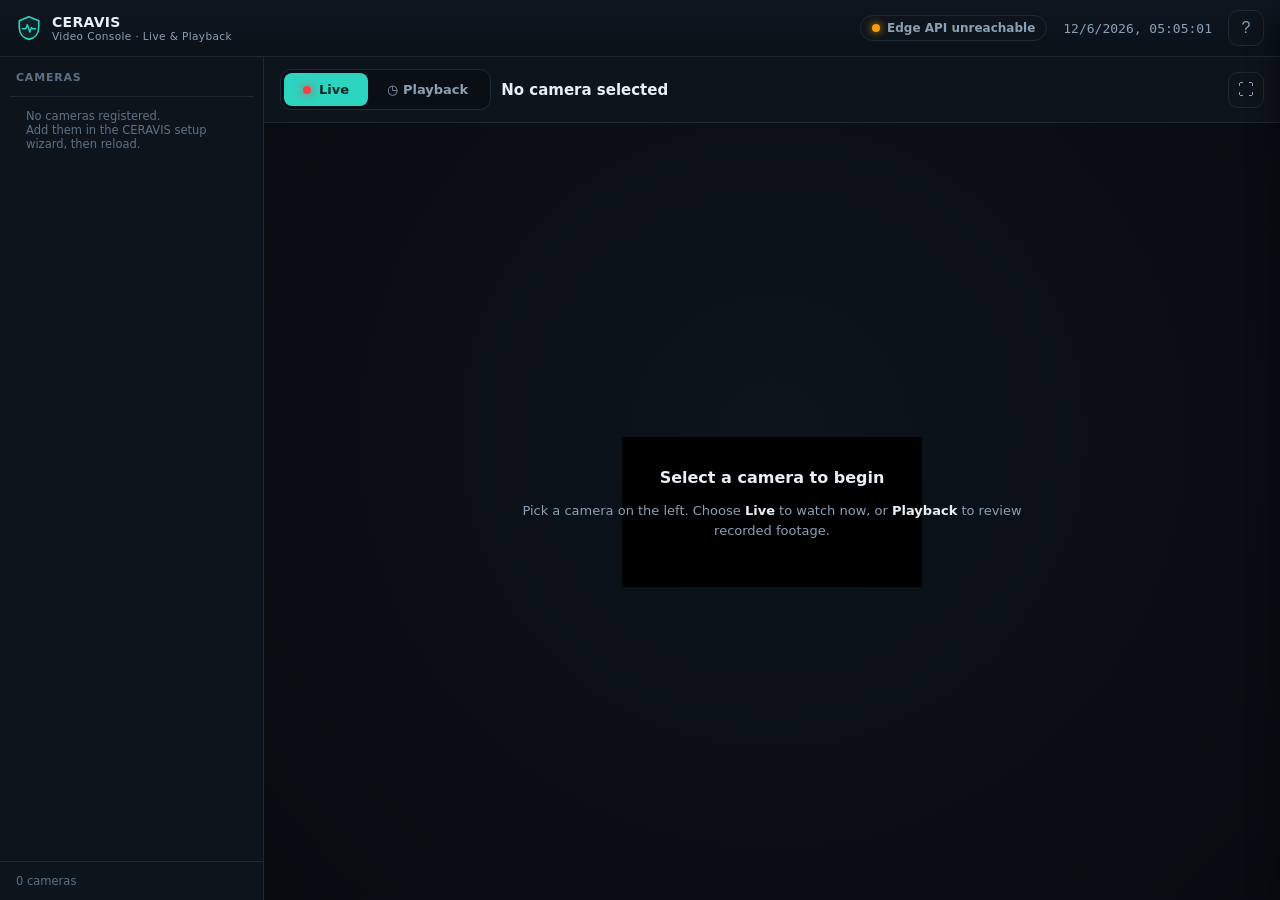
==== commit a56f731a: "Video console: derive every address from the page URL (no settings panel) Live view was broken throu" ====
--- a/edge/static/recordings/index.html
+++ b/edge/static/recordings/index.html
@@ -4,6 +4,9 @@
 <meta charset="utf-8" />
 <meta name="viewport" content="width=device-width, initial-scale=1" />
 <title>CERAVIS — Video Console (Live &amp; Playback)</title>
+<!-- Inline icon: the page must never request /favicon.ico, which through the
+     fleet tunnel is a 404 on every load. -->
+<link rel="icon" href="data:image/svg+xml,%3Csvg xmlns='http://www.w3.org/2000/svg' viewBox='0 0 32 32'%3E%3Crect width='32' height='32' rx='7' fill='%230b0f14'/%3E%3Cpath d='M8 17h4l2-5 3 9 2-5.5L20.5 17H24' stroke='%232dd4bf' stroke-width='2' fill='none' stroke-linecap='round' stroke-linejoin='round'/%3E%3C/svg%3E" />
 
 <!--
   ============================================================================
@@ -230,15 +233,6 @@
   .qa{background:var(--panel-2); border:1px solid var(--line); border-radius:10px; padding:12px 14px; margin:10px 0}
   .qa .q{font-weight:600; color:var(--text); margin-bottom:4px}
   .qa .a{color:var(--muted); font-size:13px}
-
-  .field{margin-bottom:14px}
-  .field label{display:block; font-size:12px; color:var(--muted); margin-bottom:6px; font-weight:600}
-  .field input,.field select{
-    width:100%; padding:10px 12px; border-radius:9px; border:1px solid var(--line); background:#0a0e13;
-    color:var(--text); font-size:13px; font-family:inherit;
-  }
-  .field .hint{font-size:11px; color:var(--faint); margin-top:5px}
-  .row2{display:grid; grid-template-columns:1fr 1fr; gap:12px}
 
   /* ---- toast ------------------------------------------------------------- */
   .toast{
@@ -278,7 +272,6 @@
   <span class="pill" id="backbonePill"><span class="dot" id="backboneDot"></span><span id="backboneTxt">checking…</span></span>
   <span class="clock mono" id="clock">—</span>
   <button class="iconbtn" id="btnHelp" title="How this works">?</button>
-  <button class="iconbtn" id="btnSettings" title="Connection settings">⚙</button>
 </header>
 
 <!-- ============================ STAGE ============================ -->
@@ -379,54 +372,10 @@
     <p>Nothing is uploaded to the internet. Live video and recordings both come <b>straight from the device on your network</b>. When you watch from outside the home, it travels through the secure tunnel — but only while you are actually watching.</p>
 
     <h3>If a video will not load</h3>
-    <p>Two common reasons, both easy: (1) the <b class="k">media backbone</b> chip at the top is red — the streaming engine is down; restart the device service. (2) Secure streaming needs its certificate trusted once — the page will show you the exact link to open and approve. Open <b class="k">⚙ Settings</b> to adjust connection details if your setup is unusual.</p>
+    <p>There is nothing to configure — this page works out the right addresses from the one it was opened at. Two things can still stop a video: (1) the <b class="k">media backbone</b> chip at the top is red — the streaming engine is down; restart the device service. (2) On the home network only, secure streaming may need its certificate trusted once — the page shows you the exact link to open and approve.</p>
 
     <h3>Is this permanent?</h3>
     <p>No. This whole page is an optional add-on kept in its own folder. It can be removed at any time with zero effect on cameras, recording, alerts, or the cloud app.</p>
-  </div>
-</aside>
-
-<!-- ============================ SETTINGS PANEL ============================ -->
-<div class="scrim" id="scrimSet"></div>
-<aside class="panel" id="panelSet">
-  <div class="panel-head">
-    <h2>Connection settings</h2>
-    <div style="flex:1"></div>
-    <button class="iconbtn" data-close="set">✕</button>
-  </div>
-  <div class="panel-body">
-    <p>These are remembered on this computer only. Defaults suit a normal setup on the same network — you usually never need to touch them.</p>
-
-    <div class="field">
-      <label>Media host <span class="hint" style="display:inline">(the device's address for live video)</span></label>
-      <input id="setHost" placeholder="e.g. 192.168.0.221" />
-      <div class="hint">Where MediaMTX serves the live WebRTC/HLS stream. Blank = same host as this page.</div>
-    </div>
-    <div class="row2">
-      <div class="field"><label>WebRTC port</label><input id="setWebrtc" value="8889" /></div>
-      <div class="field"><label>HLS port</label><input id="setHls" value="8888" /></div>
-    </div>
-    <div class="field">
-      <label>Live stream security</label>
-      <select id="setScheme">
-        <option value="auto">Auto (match this page, then try the other)</option>
-        <option value="http">Plain (http / ws)</option>
-        <option value="https">Secure (https / wss)</option>
-      </select>
-      <div class="hint">Leave on Auto. If live never connects, the device may use secure streaming — pick "Secure".</div>
-    </div>
-
-    <div class="field">
-      <label>Edge ID (live stream path)</label>
-      <input id="setEdge" placeholder="auto-detected from the device" />
-      <div class="hint">Only addresses the LIVE stream (…/&lt;edge_id&gt;/&lt;cam&gt;) — auto-filled
-        from the device, override only if needed. Playback and the API need nothing here.</div>
-    </div>
-
-    <div style="display:flex; gap:10px; margin-top:8px">
-      <button class="btn primary" id="setSave">Save &amp; reconnect</button>
-      <button class="btn" id="setReset">Reset to defaults</button>
-    </div>
   </div>
 </aside>
 
@@ -448,44 +397,62 @@
   if (ms) setTimeout(() => t.remove(), ms);
 }
 
-/* ---- 1. settings (persisted in the browser, never on the device) ------- */
-const DEFAULTS = { host:"", webrtc:"8889", hls:"8888", scheme:"auto", edge:"" };
-const CFG = loadCfg();
-function loadCfg(){
-  try { return Object.assign({}, DEFAULTS, JSON.parse(localStorage.getItem("ceravis_console")||"{}")); }
-  catch { return Object.assign({}, DEFAULTS); }
-}
-function saveCfg(){ localStorage.setItem("ceravis_console", JSON.stringify(CFG)); }
-
-/* Host used for the media (live) ports — falls back to this page's host. */
-function mediaHost(){ return (CFG.host && CFG.host.trim()) || location.hostname; }
+/* ---- 1. addressing — DERIVED, never configured ------------------------
+   There is no settings screen and nothing stored in the browser. Every URL this
+   page needs follows from the ONE address it was opened at, which is also the
+   only address that is guaranteed to reach this device:
+
+     through the fleet tunnel   /<edge_id>/ui/recordings/
+        api   ->  /<edge_id>/api/v1/…        (frps routes by URL path)
+        live  ->  /<edge_id>/<cam>/whep      SAME ORIGIN, no port: Caddy holds
+                  the TLS and frps forwards the path to MediaMTX. Naming a port
+                  here is what used to break live view — :8889 is not published
+                  through the tunnel, and an http:// URL on an https:// page is
+                  blocked as mixed content before it is even tried.
+
+     on the home network        /ui/recordings/
+        api   ->  /api/v1/…                  (same host, same port)
+        live  ->  <host>:8889/<cam>/whep     MediaMTX direct, which is the only
+                  way to reach it with no proxy in front.
+
+   The camera's live PATH ('<edge_id>/<cam>' on a provisioned device, else
+   '<cam>') mirrors the edge's own stream_path(), so the segment frp routes on
+   and the path MediaMTX serves are always the same string. */
+const CV_PREFIX = (location.pathname.match(/^(\/[^/]+)\/ui(?:\/|$)/) || [])[1] || "";
+const FLEET     = !!CV_PREFIX;                 // reached through the cloud tunnel
+const MTX_WEBRTC_PORT = 8889;                  // MediaMTX WHEP  (LAN-direct only)
+const MTX_HLS_PORT    = 8888;                  // MediaMTX HLS   (LAN-direct only)
+
+/* This device's edge_id: it IS the tunnel prefix when we came in that way,
+   otherwise the device tells us (autofillEdge). */
+let EDGE = FLEET ? CV_PREFIX.slice(1) : "";
+
 /* The sanitised MediaMTX path for a camera — mirrors edge path_name(). */
 function pathName(id){ return (String(id||"").trim().replace(/[^A-Za-z0-9_-]+/g,"-")) || "cam"; }
-/* The LIVE MediaMTX path — mirrors edge stream_path(): '<edge_id>/<cam>' when an
-   edge id is set, else '<cam>'. Fleet devices serve the camera under the
-   /<edge_id> prefix, so the console must address the live stream the same way. */
-function streamPath(id){ const e=(CFG.edge||"").trim().replace(/[^A-Za-z0-9_-]+/g,"-"); return e ? `${e}/${pathName(id)}` : pathName(id); }
-
-/* Fleet per-edge base: served at /<edge_id>/ui/… through the tunnel, this page
-   must call /<edge_id>/api/… (frps routes only by URL). Empty on the LAN /
-   shared /ui path, so it is a no-op there. */
-const CV_PREFIX = (location.pathname.match(/^(\/[^/]+)\/ui(?:\/|$)/) || [])[1] || "";
+/* The LIVE MediaMTX path — mirrors edge stream_path(). */
+function streamPath(id){ const e=(EDGE||"").trim().replace(/[^A-Za-z0-9_-]+/g,"-"); return e ? `${e}/${pathName(id)}` : pathName(id); }
+/* Origin that serves the live stream. Fleet = this page's own origin (proxied,
+   no port). LAN = the same host on MediaMTX's own port. */
+function liveOrigin(secure){
+  return FLEET ? location.origin
+               : `${secure?"https":"http"}://${location.hostname}:${MTX_WEBRTC_PORT}`;
+}
 
 /* ---- 2. edge API fetch (NO token; carries edge_id — the control endpoints
    verify it matches this device, playback + PTZ). ------------------------- */
 async function apiGet(path){
   const url = new URL(CV_PREFIX + path, location.origin);
-  if (CFG.edge && !url.searchParams.has("edge_id")) url.searchParams.set("edge_id", CFG.edge);
+  if (EDGE && !url.searchParams.has("edge_id")) url.searchParams.set("edge_id", EDGE);
   const r = await fetch(url);
   if (!r.ok) throw Object.assign(new Error("HTTP "+r.status), { status:r.status });
   return r.json();
 }
-/* Auto-fill the live-stream edge_id from the device (so live view needs no
-   manual entry); the API + playback need nothing. Best-effort. */
+/* On the LAN the URL carries no edge_id, so ask the device for its own once.
+   Through the tunnel we already know it (it IS the prefix) and skip this. */
 async function autofillEdge(){
-  if ((CFG.edge||"").trim()) return;
+  if (EDGE) return;
   try { const a = await apiGet("/api/v1/account"); const e = a && a.user && a.user.edgeId;
-        if (e) { CFG.edge = e; saveCfg(); } } catch(_) {}
+        if (e) EDGE = e; } catch(_) {}
 }
 
 /* ---- 3. state --------------------------------------------------------- */
@@ -498,6 +465,11 @@
 let pendingSeekMs = null;   // a seek-by-date requested before the playlist loaded
 let playbackReady = false;  // the whole-window playlist has parsed at least once
 let playerAttached = false; // a playlist has been handed to a player (loading or ready)
+/* Bumped by every teardown. Connecting is asynchronous and cannot be cancelled
+   mid-flight, so each attempt carries the value it started with and drops its
+   result if it no longer matches — otherwise a live attempt that fails AFTER
+   the user switched to Playback paints its error over the running player. */
+let GEN = 0;
 
 /* ===================================================================== */
 /* 4. CAMERAS + HEALTH                                                    */
@@ -585,6 +557,7 @@
 
 /* Stop everything cleanly — called on every mode/camera change + unload. */
 function teardown(){
+  GEN++;                                  // invalidate any in-flight connect
   if (hls){ try{hls.destroy();}catch(_){} hls=null; }
   if (pc){ try{pc.close();}catch(_){} pc=null; }
   const v=$("video"); try{ v.pause(); }catch(_){}
@@ -597,29 +570,36 @@
 /* 6. LIVE  (WebRTC "WHEP" first, then HLS-live, then the raw player)      */
 /* ===================================================================== */
 async function startLive(cam){
+  const gen = GEN;                              // this attempt's ticket (see teardown)
   showSpinner("Connecting to live view…", `Opening a low-latency stream from ${esc(cam.camera_name||cam.camera_id)}.`);
   const path = streamPath(cam.camera_id);
-  // Try secure/plain in an order that matches this page first (fewest surprises).
+  // Fleet: the proxy owns TLS, so there is exactly ONE correct scheme — this
+  // page's. LAN: MediaMTX may serve https (installer certs) or plain, so try
+  // this page's scheme first and the other as a fallback.
   const pageSecure = location.protocol === "https:";
-  const order = CFG.scheme==="http" ? [false]
-              : CFG.scheme==="https" ? [true]
-              : pageSecure ? [true,false] : [false,true];   // "auto"
+  const order = FLEET ? [pageSecure] : (pageSecure ? [true,false] : [false,true]);
   for (const secure of order){
     try {
       await whep(path, secure);
+      if (gen !== GEN) return;                  // camera/mode changed while connecting
       liveChip(cam); hideOverlay();
       return;                                   // success
-    } catch(e){ /* try next scheme */ }
-  }
-  // WebRTC failed on every scheme — try HLS live as a graceful fallback.
-  try { await hlsLive(path, order[0]); liveChip(cam); hideOverlay(); return; }
-  catch(e){ liveFailed(cam, path, order[0]); }
+    } catch(e){ if (gen !== GEN) return; }      // else try the next scheme
+  }
+  // WebRTC failed. MediaMTX's HLS port is LAN-only (the tunnel publishes WebRTC
+  // and the API, nothing else), so only fall back to it on the LAN — reaching
+  // for it through the tunnel just times out.
+  if (!FLEET){
+    try { await hlsLive(path, order[0]); if (gen!==GEN) return; liveChip(cam); hideOverlay(); return; }
+    catch(e){ /* fall through to the message below */ }
+  }
+  if (gen === GEN) liveFailed(cam, path, order[0]);
 }
 
 /* One WebRTC "WHEP" attempt. Resolves when the peer connection goes live. */
 function whep(path, secure){
   return new Promise(async (resolve, reject) => {
-    const url = `${secure?"https":"http"}://${mediaHost()}:${CFG.webrtc}/${path}/whep`;
+    const url = `${liveOrigin(secure)}/${path}/whep`;
     const peer = new RTCPeerConnection({ iceServers:[{urls:"stun:stun.l.google.com:19302"}] });
     pc = peer;
     let settled=false;
@@ -657,10 +637,11 @@
   });
 }
 
-/* HLS live fallback — higher latency (~3s) but very robust. */
+/* HLS live fallback — higher latency (~3s) but very robust. LAN-DIRECT ONLY:
+   MediaMTX's HLS port is not published through the fleet tunnel. */
 function hlsLive(path, secure){
   return new Promise((resolve,reject)=>{
-    const url = `${secure?"https":"http"}://${mediaHost()}:${CFG.hls}/${path}/index.m3u8`;
+    const url = `${secure?"https":"http"}://${location.hostname}:${MTX_HLS_PORT}/${path}/index.m3u8`;
     const v=$("video"); v.srcObject=null;
     if (v.canPlayType("application/vnd.apple.mpegurl")){        // Safari native
       v.src=url; v.play().then(resolve).catch(()=>resolve());
@@ -684,14 +665,18 @@
 }
 
 function liveFailed(cam, path, secure){
-  const link = `${secure?"https":"http"}://${mediaHost()}:${CFG.webrtc}/${path}`;
-  showOverlay("Live view could not connect",
-    `The streaming engine did not answer for <b>${esc(cam.camera_name||cam.camera_id)}</b>.<br>
-     Most often this is a certificate that must be trusted once, or a wrong address.`,
+  const link = `${liveOrigin(secure)}/${path}`;
+  const why = FLEET
+    ? `The streaming engine did not answer for <b>${esc(cam.camera_name||cam.camera_id)}</b>.
+       The camera may be offline, or the device's tunnel is down — the dot next to the
+       camera and the backbone chip at the top say which. Recorded footage still works.`
+    : `The streaming engine did not answer for <b>${esc(cam.camera_name||cam.camera_id)}</b>.
+       On the home network this is usually a secure-streaming certificate that has to be
+       trusted once — open the raw link below and approve it, then come back.`;
+  showOverlay("Live view could not connect", why,
     [
       { label:"Open the raw stream link", cls:"", href:link },
       { label:"Try Playback instead", cls:"primary", fn:()=>setMode("play") },
-      { label:"Connection settings", cls:"", fn:()=>openPanel("set") },
     ]);
   $("vpChip").classList.add("hidden");
 }
@@ -707,33 +692,70 @@
 /* The playlist carries no EXT-X-ENDLIST, so hls.js keeps reloading it on */
 /* its own and clips recorded AFTER this page opened appear in the        */
 /* already-loaded player — we never re-issue the playback call for them.  */
+/*                                                                        */
+/* ONE SOURCE OF TRUTH: that same reloaded playlist also draws the green   */
+/* footage bar (timelineFromPlaylist). /timeline is called exactly ONCE    */
+/* per camera, for the window bounds; after that nothing on this page      */
+/* polls the API — the bar, the player and the clock all move off the      */
+/* manifest the player is already fetching, so they can never disagree.    */
 /* ===================================================================== */
 async function startPlayback(cam){
+  const gen = GEN;
   showSpinner("Loading recorded footage…", "Reading this camera's timeline.");
-  await refreshTimeline(cam);
-  if (TL && TL.segments.length){
-    loadPlayback(cam);               // one whole-window playlist; default view = latest
-  } else {
-    showOverlay("No footage recorded yet",
+  if (TL){ TL.segments = []; drawTimeline(); }   // never show the last camera's footage
+  const any = await openWindow(cam);
+  if (gen !== GEN) return;                 // camera/mode changed while loading
+  if (any) loadPlayback(cam);              // one whole-window playlist; default view = latest
+  else if (TL) showOverlay("No footage recorded yet",
       "This camera has not recorded anyone in the last 12 hours. Leave this page open — playback starts by itself the moment someone is recorded.");
-  }
-}
-
-async function refreshTimeline(cam){
+}
+
+/* The camera's window: how far back footage is kept, and whether there is any
+   at all. ONE call, when the camera is opened — never polled. */
+async function openWindow(cam){
   try {
     const t = await apiGet(`/api/v1/recordings/${encodeURIComponent(cam.camera_id)}/timeline`);
     TL = {
-      winStart: new Date(t.window_start),
-      winEnd:   new Date(t.now),
-      retention: t.retention_hours,
-      segments: (t.segments||[]).map(s => ({ start:new Date(s.start), end:new Date(s.end), seconds:s.seconds })),
+      retention: t.retention_hours || 12,
+      winStart:  new Date(t.window_start),
+      winEnd:    new Date(t.now),
+      segments:  (t.segments||[]).map(s => ({ start:new Date(s.start), end:new Date(s.end), seconds:s.seconds })),
     };
     drawTimeline();
+    return TL.segments.length > 0;
   } catch(e){
-    TL=null;
+    TL = null;
     if (e.status===503) toast("Recording engine is down (503). Live may still work.", "bad", 6000);
     else drawTimeline();
-  }
+    return false;
+  }
+}
+
+/* Rebuild the footage bar from the playlist the player ALREADY holds. Every
+   fragment carries its true wall-clock time (EXT-X-PROGRAM-DATE-TIME, filled in
+   for the rest by hls.js), so consecutive fragments merge into exactly the runs
+   the edge recorded — the same answer /timeline gives, for no extra request.
+   Runs as the player sees them, so what the bar shows is always what will
+   actually play. Called on every playlist reload, i.e. every few seconds. */
+function timelineFromPlaylist(details){
+  if (!TL || !details || !details.fragments || !details.fragments.length) return;
+  const runs = [];
+  let cur = null;
+  for (const f of details.fragments){
+    const t = f.programDateTime;
+    if (t == null) continue;
+    const end = t + f.duration*1000;
+    if (cur && Math.abs(t - cur.end) <= 1500) cur.end = end;   // contiguous -> same run
+    else runs.push(cur = { start:t, end });
+  }
+  TL.segments = runs.map(r => ({ start:new Date(r.start), end:new Date(r.end),
+                                 seconds:(r.end-r.start)/1000 }));
+  // The window is relative to NOW, so it slides by itself — a clock read, not a
+  // request. Bounds refresh with the playlist (every few seconds), which on a
+  // 12-hour ruler is far finer than one pixel.
+  TL.winEnd   = new Date();
+  TL.winStart = new Date(TL.winEnd.getTime() - TL.retention*3600*1000);
+  drawTimeline();
 }
 
 /* Draw the 12-hour ruler with green footage blocks + hour ticks. */
@@ -778,12 +800,12 @@
 
 /* Load the camera's WHOLE-WINDOW playlist ONCE. Default view = latest footage;
    after this, moving around the timeline is a pure client-side seek. */
-function loadPlayback(cam){
+function loadPlayback(cam, quiet){
   teardownPlayer();
   playerAttached = true;
-  showSpinner("Opening timeline…", "");
+  if (!quiet) showSpinner("Opening timeline…", "");
   const url = new URL(`${CV_PREFIX}/api/v1/recordings/${encodeURIComponent(cam.camera_id)}/playback.m3u8`, location.origin);
-  if (CFG.edge) url.searchParams.set("edge_id", CFG.edge);   // segments inherit both the prefix (relative URIs) and edge_id via the playlist
+  if (EDGE) url.searchParams.set("edge_id", EDGE);   // segments inherit both the prefix (relative URIs) and edge_id via the playlist
   const v=$("video"); v.srcObject=null; v.muted=false;
   $("vpChip").className="vp-chip"; $("vpChipTxt").textContent="PLAYBACK"; $("vpChip").classList.remove("hidden");
 
@@ -794,8 +816,12 @@
     hls = new Hls({
       backBufferLength: 90,           // keep some history buffered for smooth scrub-back
     });
-    hls.on(Hls.Events.LEVEL_LOADED, ()=>{
-      if (playbackReady) return;      // act only on the FIRST load; reloads just append
+    hls.on(Hls.Events.LEVEL_LOADED, (_, data)=>{
+      // Fires on the first load AND on every self-initiated reload after it.
+      // Each reload is where newly recorded clips arrive, so redraw the bar
+      // from it every time; only the first load positions playback.
+      timelineFromPlaylist(data && data.details);
+      if (playbackReady) return;
       playbackReady = true; hideOverlay();
       if (pendingSeekMs!=null){ const ms=pendingSeekMs; pendingSeekMs=null; seekToDate(ms); }
       else jumpToLatest();
@@ -885,6 +911,14 @@
 
 function teardownPlayer(){ if(hls){try{hls.destroy();}catch(_){}hls=null;} }
 
+/* Try to (re)open the player for a camera that has none — the no-footage-yet
+   case. Quiet: it must not flash a spinner over the message every attempt. */
+function retryPlayback(){
+  if (MODE!=="play" || !CURRENT || playerAttached) return;
+  if (TL) loadPlayback(CURRENT, true);   // window already known — just the playlist
+  else    startPlayback(CURRENT);        // never got the window — start over
+}
+
 /* The wall-clock instant (ms) currently on screen — straight from the stream's
    own PROGRAM-DATE-TIME, so the readout is the real time, exact across gaps. */
 function currentPlaybackDate(){
@@ -970,30 +1004,12 @@
   seekToDate(dateAtX(e.clientX));
 });
 
-/* panels */
-function openPanel(which){
-  if(which==="help"){ $("scrimHelp").classList.add("open"); $("panelHelp").classList.add("open"); }
-  else { fillSettings(); $("scrimSet").classList.add("open"); $("panelSet").classList.add("open"); }
-}
-function closePanels(){ ["scrimHelp","panelHelp","scrimSet","panelSet"].forEach(id=>$(id).classList.remove("open")); }
-on("btnHelp","click", ()=>openPanel("help"));
-on("btnSettings","click", ()=>openPanel("set"));
-$("scrimHelp").onclick=closePanels; $("scrimSet").onclick=closePanels;
+/* the help panel (the only one — there is nothing to configure) */
+function openPanel(){ $("scrimHelp").classList.add("open"); $("panelHelp").classList.add("open"); }
+function closePanels(){ ["scrimHelp","panelHelp"].forEach(id=>$(id).classList.remove("open")); }
+on("btnHelp","click", openPanel);
+$("scrimHelp").onclick=closePanels;
 document.querySelectorAll("[data-close]").forEach(b=> b.onclick=closePanels);
-
-/* settings form */
-function fillSettings(){
-  $("setHost").value=CFG.host; $("setWebrtc").value=CFG.webrtc; $("setHls").value=CFG.hls;
-  $("setScheme").value=CFG.scheme; $("setEdge").value=CFG.edge;
-}
-on("setSave","click", ()=>{
-  CFG.host=$("setHost").value.trim(); CFG.webrtc=$("setWebrtc").value.trim()||"8889";
-  CFG.hls=$("setHls").value.trim()||"8888"; CFG.scheme=$("setScheme").value;
-  CFG.edge=$("setEdge").value.trim();
-  saveCfg(); closePanels(); toast("Settings saved — reconnecting.", "", 2200);
-  loadCameras(); pollHealth(); applyMode();
-});
-on("setReset","click", ()=>{ Object.assign(CFG, DEFAULTS); saveCfg(); fillSettings(); toast("Reset to defaults.", "", 2000); });
 
 /* mobile rail toggle */
 if (window.matchMedia("(max-width:820px)").matches) $("railToggle").classList.remove("hidden");
@@ -1004,17 +1020,16 @@
 
 /* Reconcile on tab-return. A backgrounded tab FREEZES our timers and pauses
    hls.js, so after a while away the rolling 12-hour window has SLID — the oldest
-   footage expired, new footage arrived — while the on-screen timeline + playlist
-   are a stale snapshot. Pro DVR players reconcile on FOCUS rather than trust a
-   throttled background timer: the instant this tab is visible again, re-query the
-   timeline (redraw the footage bar to NOW), resume the player (hls reloads the
-   sliding manifest, dropping expired fragments + appending new), and if the spot
-   we were parked on has itself rolled off the window, snap to the newest footage
-   instead of trying to load an expired segment (which would 404). */
-document.addEventListener("visibilitychange", async ()=>{
+   footage expired, new footage arrived — while the on-screen playlist is a stale
+   snapshot. Pro DVR players reconcile on FOCUS rather than trust a throttled
+   background timer: the instant this tab is visible again, resume the player (its
+   next manifest reload drops expired fragments, appends new ones and redraws the
+   bar with them), and if the spot we were parked on has itself rolled off the
+   window, snap to the newest footage instead of trying to load an expired
+   segment (which would 404). */
+document.addEventListener("visibilitychange", ()=>{
   if (document.visibilityState!=="visible" || MODE!=="play" || !CURRENT) return;
-  await refreshTimeline(CURRENT);
-  if (!playerAttached && TL && TL.segments.length){ loadPlayback(CURRENT); return; }
+  if (!playerAttached){ retryPlayback(); return; }
   if (hls){ try{ hls.startLoad(); }catch(_){} }
   const ms = currentPlaybackDate();
   if (TL && (ms==null || ms < TL.winStart.getTime())) jumpToLatest();
@@ -1027,17 +1042,12 @@
 autofillEdge().then(loadCameras);      // auto-detect the live-stream edge_id, then load
 pollHealth();
 setInterval(pollHealth, 15000);
-/* Keep the timeline fresh (rolling 12-hour window) while in playback. The
-   PLAYER needs no help — its playlist has no ENDLIST, so hls.js reloads it and
-   appends new clips by itself. The one case that does need us is a camera that
-   had NO footage when playback opened (the playlist 404s and there is nothing
-   to reload): the moment this poll sees the first recorded stretch, open the
-   player. From then on it stays current on its own. */
-setInterval(async ()=>{
-  if (MODE!=="play" || !CURRENT) return;
-  await refreshTimeline(CURRENT);
-  if (!playerAttached && TL && TL.segments.length) loadPlayback(CURRENT);
-}, 30000);
+/* The ONLY playback poll left, and it runs solely while there is NO player to
+   speak of: a camera with no footage yet answers 404, so there is no playlist
+   to reload and nothing would ever start it. Once a clip exists this succeeds,
+   the manifest takes over (new clips, the footage bar and the sliding window
+   all ride on its own reloads) and this loop goes quiet for good. */
+setInterval(retryPlayback, 30000);
 // refresh the camera online/offline dots periodically
 setInterval(loadCameras, 20000);
 </script>
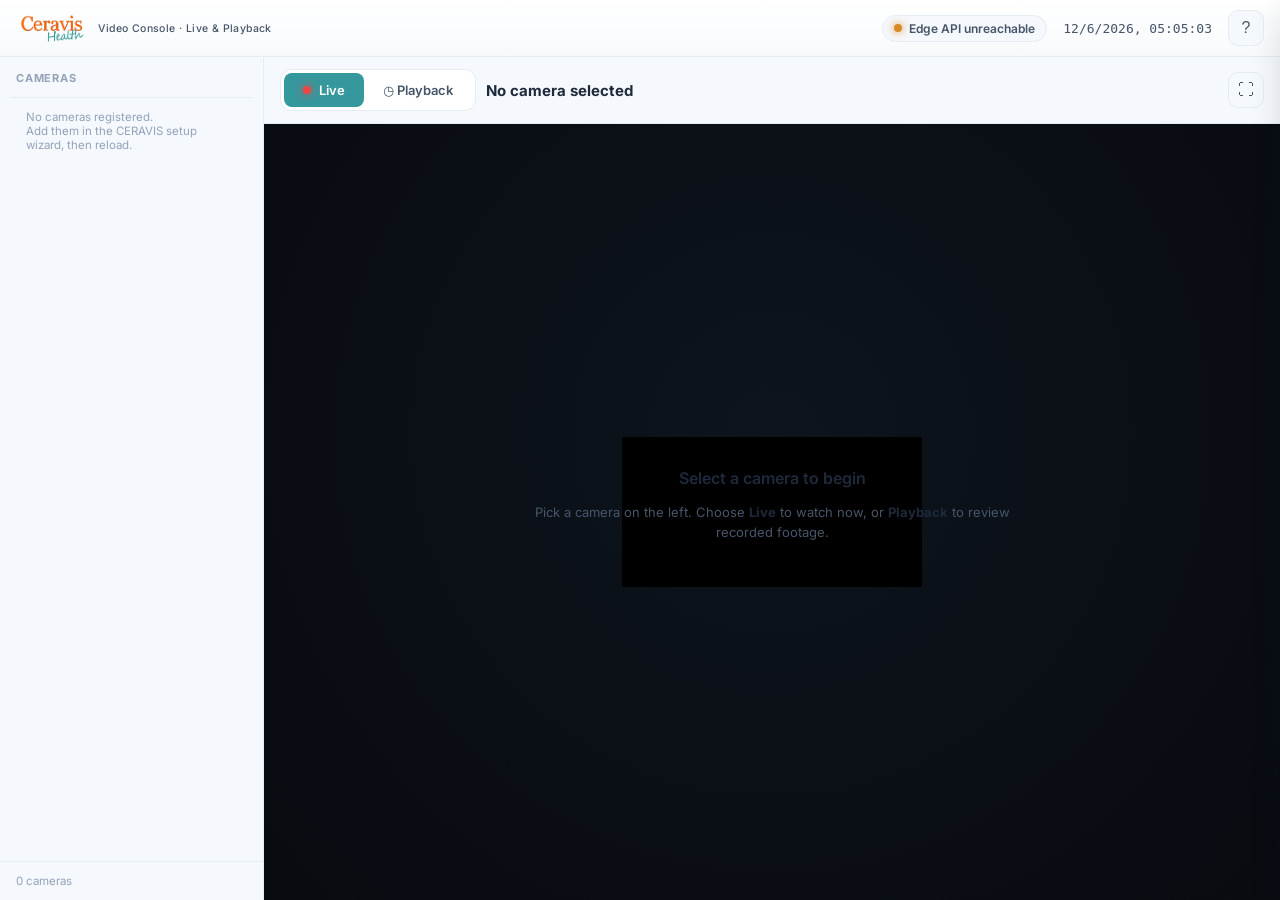
==== commit ef2199b8: "Unify every page on the light Ceravis theme The standalone pages carried their own dark themes and n" ====
--- a/edge/static/recordings/index.html
+++ b/edge/static/recordings/index.html
@@ -7,6 +7,8 @@
 <!-- Inline icon: the page must never request /favicon.ico, which through the
      fleet tunnel is a 404 on every load. -->
 <link rel="icon" href="data:image/svg+xml,%3Csvg xmlns='http://www.w3.org/2000/svg' viewBox='0 0 32 32'%3E%3Crect width='32' height='32' rx='7' fill='%230b0f14'/%3E%3Cpath d='M8 17h4l2-5 3 9 2-5.5L20.5 17H24' stroke='%232dd4bf' stroke-width='2' fill='none' stroke-linecap='round' stroke-linejoin='round'/%3E%3C/svg%3E" />
+<link rel="preconnect" href="https://fonts.googleapis.com" />
+<link href="https://fonts.googleapis.com/css2?family=Inter:wght@400;500;600;700;800&display=swap" rel="stylesheet" />
 
 <!--
   ============================================================================
@@ -51,13 +53,13 @@
 -->
 
 <style>
-  /* ---- palette: a dark "control-room" look, CERAVIS teal accent ---------- */
+  /* ---- palette: light Ceravis chrome, dark media surfaces ---------------- */
   :root{
-    --bg:#0b0f14; --panel:#111820; --panel-2:#0e141b; --line:#1e2a36;
-    --text:#e8eef5; --muted:#8aa0b4; --faint:#5b7186;
-    --teal:#2dd4bf; --teal-dim:#164e46; --teal-ink:#062b26;
-    --live:#ef4444; --ok:#22c55e; --warn:#f59e0b; --bad:#ef4444;
-    --shadow:0 10px 30px rgba(0,0,0,.45);
+    --bg:#f4f7fb; --panel:#ffffff; --panel-2:#f5f8fc; --line:#e6ecf3;
+    --text:#1e293b; --muted:#475569; --faint:#94a3b8;
+    --teal:#35989d; --teal-dim:#cfe7e4; --teal-ink:#ffffff;
+    --live:#ef4444; --ok:#00b551; --warn:#d98a24; --bad:#fb2c36;
+    --shadow:0 10px 30px rgba(15,23,42,.12);
     --radius:14px;
     font-synthesis:none;
   }
@@ -65,7 +67,7 @@
   html,body{height:100%}
   body{
     margin:0; background:var(--bg); color:var(--text);
-    font-family:system-ui,-apple-system,"Segoe UI",Roboto,Helvetica,Arial,sans-serif;
+    font-family:"Inter",system-ui,-apple-system,"Segoe UI",Roboto,Helvetica,Arial,sans-serif;
     font-size:14px; -webkit-font-smoothing:antialiased;
     display:flex; flex-direction:column; overflow:hidden;
   }
@@ -75,11 +77,12 @@
   /* ---- top bar ----------------------------------------------------------- */
   .topbar{
     display:flex; align-items:center; gap:16px; padding:10px 16px;
-    background:linear-gradient(180deg,#0f1620,#0b1119);
+    background:linear-gradient(180deg,#ffffff,#f7fafc);
     border-bottom:1px solid var(--line); flex:0 0 auto; z-index:20;
   }
   .brand{display:flex; align-items:center; gap:10px; font-weight:700; letter-spacing:.3px}
   .brand .mark{width:26px; height:26px}
+  .brand .logo-img{height:30px; width:auto; display:block}
   .brand .tag{display:block; font-size:10.5px; color:var(--muted); font-weight:500; letter-spacing:.4px}
   .topbar .spacer{flex:1}
   .pill{
@@ -100,7 +103,7 @@
     background:var(--panel-2); color:var(--muted); cursor:pointer; font-size:16px;
     transition:.15s;
   }
-  .iconbtn:hover{color:var(--text); border-color:var(--teal-dim); background:#0d1a20}
+  .iconbtn:hover{color:var(--text); border-color:var(--teal-dim); background:var(--panel-2)}
   .iconbtn.wide{width:auto; padding:0 14px; font-size:13px; font-weight:600}
 
   /* ---- layout ------------------------------------------------------------ */
@@ -115,11 +118,11 @@
     display:flex; align-items:center; gap:11px; padding:11px 12px; border-radius:11px;
     cursor:pointer; border:1px solid transparent; margin-bottom:4px; transition:.12s;
   }
-  .camrow:hover{background:#0d1620; border-color:var(--line)}
-  .camrow.active{background:#0e1c22; border-color:var(--teal-dim)}
+  .camrow:hover{background:var(--panel-2); border-color:var(--line)}
+  .camrow.active{background:rgba(53,152,157,.09); border-color:var(--teal-dim)}
   .camrow.active .cn{color:var(--teal)}
   .camrow .thumb{
-    width:44px; height:32px; flex:0 0 auto; border-radius:7px; background:#0a0e13;
+    width:44px; height:32px; flex:0 0 auto; border-radius:7px; background:var(--bg);
     border:1px solid var(--line); display:flex; align-items:center; justify-content:center;
     font-size:14px; color:var(--faint);
   }
@@ -136,7 +139,7 @@
     display:flex; align-items:center; gap:10px; padding:12px 16px; border-bottom:1px solid var(--line);
     background:var(--panel-2); flex:0 0 auto;
   }
-  .tabs{display:inline-flex; background:#0a0f15; border:1px solid var(--line); border-radius:11px; padding:3px}
+  .tabs{display:inline-flex; background:var(--panel); border:1px solid var(--line); border-radius:11px; padding:3px}
   .tab{
     padding:8px 18px; border-radius:8px; cursor:pointer; font-weight:600; font-size:13px; color:var(--muted);
     display:inline-flex; align-items:center; gap:8px; transition:.12s; border:1px solid transparent;
@@ -165,7 +168,7 @@
     padding:9px 16px; border-radius:10px; border:1px solid var(--line); background:var(--panel);
     color:var(--text); font-weight:600; font-size:13px; cursor:pointer; transition:.12s;
   }
-  .btn:hover{border-color:var(--teal-dim); background:#0e1a20}
+  .btn:hover{border-color:var(--teal-dim); background:var(--panel-2)}
   .btn.primary{background:var(--teal); color:var(--teal-ink); border-color:var(--teal)}
   .btn.primary:hover{filter:brightness(1.06)}
 
@@ -196,7 +199,7 @@
   .tl-wrap{position:relative}
   .tl-labels{display:flex; justify-content:space-between; font-size:10.5px; color:var(--faint); margin-bottom:5px}
   .track{
-    position:relative; height:46px; background:#0a0e13; border:1px solid var(--line); border-radius:10px;
+    position:relative; height:46px; background:#0e141b; border:1px solid var(--line); border-radius:10px;
     overflow:hidden; cursor:crosshair;
   }
   .track .hour{position:absolute; top:0; bottom:0; width:1px; background:#152230}
@@ -209,13 +212,13 @@
   .playhead{position:absolute; top:-3px; bottom:-3px; width:2px; background:#fff; box-shadow:0 0 8px rgba(255,255,255,.6); pointer-events:none; z-index:4}
   .playhead::before{content:""; position:absolute; top:-4px; left:-4px; width:10px; height:10px; border-radius:50%; background:#fff}
   .tl-hover{
-    position:absolute; top:-30px; transform:translateX(-50%); background:#0a0e13; border:1px solid var(--line);
-    padding:3px 8px; border-radius:6px; font-size:11px; color:var(--text); pointer-events:none; white-space:nowrap; display:none; z-index:6;
+    position:absolute; top:-30px; transform:translateX(-50%); background:var(--panel); border:1px solid var(--line);
+    padding:3px 8px; border-radius:6px; font-size:11px; color:var(--text); pointer-events:none; white-space:nowrap; display:none; z-index:6; box-shadow:var(--shadow);
   }
   .tl-empty{position:absolute; inset:0; display:flex; align-items:center; justify-content:center; font-size:12px; color:var(--faint)}
 
   /* ---- slide-in panels (help / settings) --------------------------------- */
-  .scrim{position:fixed; inset:0; background:rgba(4,7,10,.55); backdrop-filter:blur(2px); z-index:40; display:none}
+  .scrim{position:fixed; inset:0; background:rgba(15,23,42,.35); backdrop-filter:blur(2px); z-index:40; display:none}
   .scrim.open{display:block}
   .panel{
     position:fixed; top:0; right:0; height:100%; width:min(480px,92vw); background:var(--panel);
@@ -237,11 +240,11 @@
   /* ---- toast ------------------------------------------------------------- */
   .toast{
     position:fixed; left:50%; bottom:26px; transform:translateX(-50%); z-index:80;
-    background:#0e1620; border:1px solid var(--line); color:var(--text); padding:12px 18px;
+    background:#ffffff; border:1px solid var(--line); color:var(--text); padding:12px 18px;
     border-radius:11px; box-shadow:var(--shadow); font-size:13px; max-width:min(560px,92vw);
   }
-  .toast.bad{border-color:#5b2323}
-  .toast.warn{border-color:#5b4a23}
+  .toast.bad{border-color:rgba(251,44,54,.4)}
+  .toast.warn{border-color:rgba(217,138,36,.4)}
 
   .hidden{display:none !important}
 
@@ -258,15 +261,8 @@
 <header class="topbar">
   <button class="iconbtn hidden" id="railToggle" title="Cameras">☰</button>
   <div class="brand">
-    <svg class="mark" viewBox="0 0 32 32" fill="none" xmlns="http://www.w3.org/2000/svg">
-      <path d="M16 2 L28 7 V15 C28 23 23 28.5 16 30 C9 28.5 4 23 4 15 V7 Z"
-            stroke="#2dd4bf" stroke-width="2" fill="rgba(45,212,191,.08)"/>
-      <path d="M8 17 H12 L14 12 L17 21 L19 15.5 L20.5 17 H24"
-            stroke="#2dd4bf" stroke-width="1.8" fill="none" stroke-linecap="round" stroke-linejoin="round"/>
-    </svg>
-    <span>CERAVIS
-      <span class="tag">Video Console &middot; Live &amp; Playback</span>
-    </span>
+    <img class="logo-img" src="../Logo.png" alt="Ceravis Health" />
+    <span class="tag">Video Console &middot; Live &amp; Playback</span>
   </div>
   <div class="spacer"></div>
   <span class="pill" id="backbonePill"><span class="dot" id="backboneDot"></span><span id="backboneTxt">checking…</span></span>
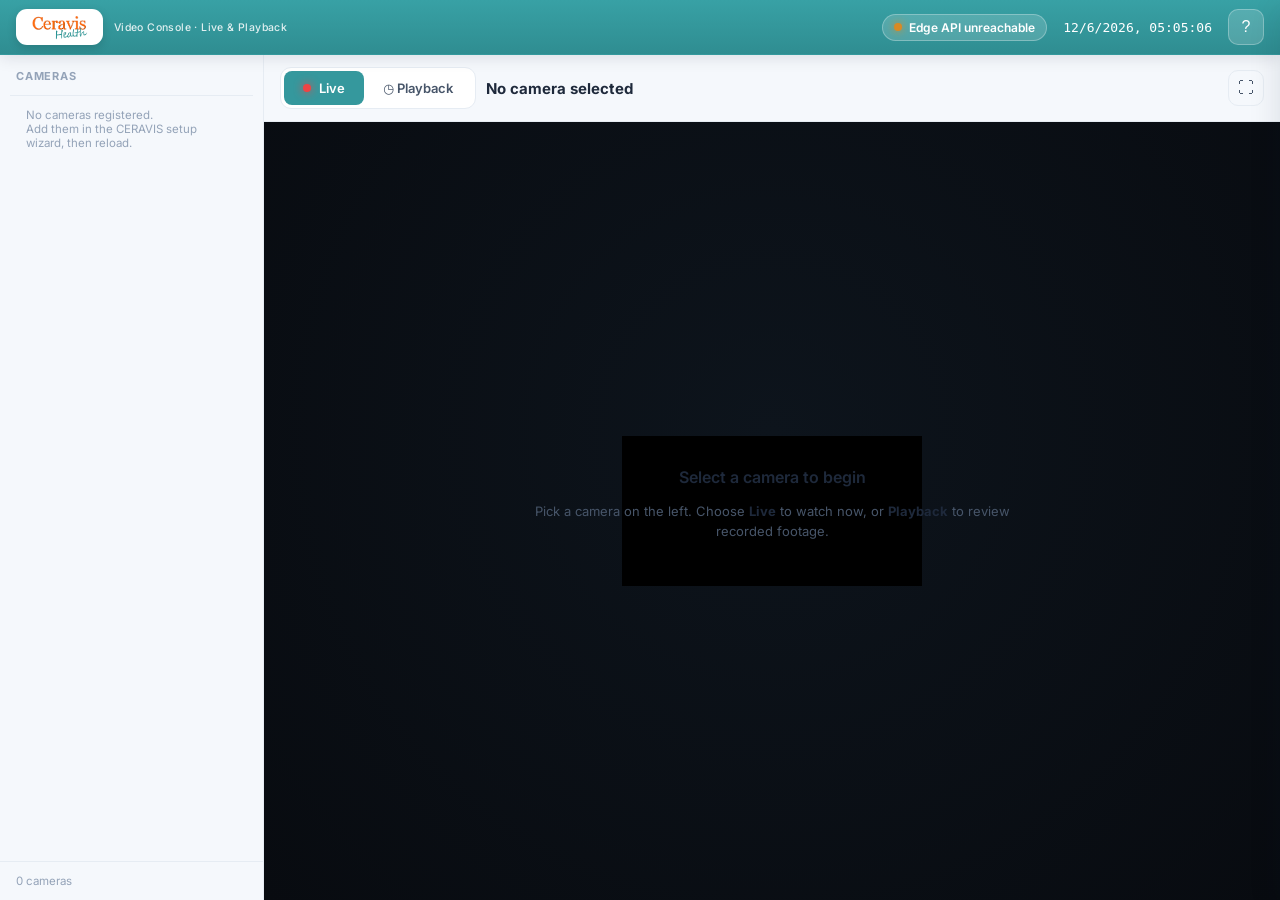
==== commit 3f793a00: "Pixel-match login to the app + teal nav, real assets, animations Pulled the app's exact assets and c" ====
--- a/edge/static/recordings/index.html
+++ b/edge/static/recordings/index.html
@@ -76,14 +76,20 @@
 
   /* ---- top bar ----------------------------------------------------------- */
   .topbar{
-    display:flex; align-items:center; gap:16px; padding:10px 16px;
-    background:linear-gradient(180deg,#ffffff,#f7fafc);
-    border-bottom:1px solid var(--line); flex:0 0 auto; z-index:20;
-  }
-  .brand{display:flex; align-items:center; gap:10px; font-weight:700; letter-spacing:.3px}
-  .brand .mark{width:26px; height:26px}
-  .brand .logo-img{height:30px; width:auto; display:block}
-  .brand .tag{display:block; font-size:10.5px; color:var(--muted); font-weight:500; letter-spacing:.4px}
+    display:flex; align-items:center; gap:16px; padding:9px 16px;
+    background:linear-gradient(180deg,#38a1a5,#2f8d91);
+    border-bottom:1px solid rgba(15,23,42,.06); box-shadow:0 2px 16px rgba(15,23,42,.12);
+    flex:0 0 auto; z-index:20;
+  }
+  .brand{display:flex; align-items:center; gap:11px; font-weight:700; letter-spacing:.3px}
+  .brand .logo-chip{background:#fff; border-radius:11px; padding:5px 12px; display:inline-flex;
+    align-items:center; box-shadow:0 3px 10px rgba(0,0,0,.14)}
+  .brand .logo-img{height:26px; width:auto; display:block}
+  .brand .tag{display:block; font-size:10.5px; color:rgba(255,255,255,.85); font-weight:500; letter-spacing:.4px}
+  .topbar .clock{color:#fff}
+  .topbar .iconbtn{background:rgba(255,255,255,.16); border-color:rgba(255,255,255,.28); color:#fff}
+  .topbar .iconbtn:hover{background:rgba(255,255,255,.26); border-color:rgba(255,255,255,.4); color:#fff}
+  .topbar .pill{background:rgba(255,255,255,.16); border-color:rgba(255,255,255,.28); color:#fff}
   .topbar .spacer{flex:1}
   .pill{
     display:inline-flex; align-items:center; gap:7px; padding:5px 11px; border-radius:999px;
@@ -261,7 +267,7 @@
 <header class="topbar">
   <button class="iconbtn hidden" id="railToggle" title="Cameras">☰</button>
   <div class="brand">
-    <img class="logo-img" src="../Logo.png" alt="Ceravis Health" />
+    <span class="logo-chip"><img class="logo-img" src="../ceravis-logo.png" alt="Ceravis Health" /></span>
     <span class="tag">Video Console &middot; Live &amp; Playback</span>
   </div>
   <div class="spacer"></div>
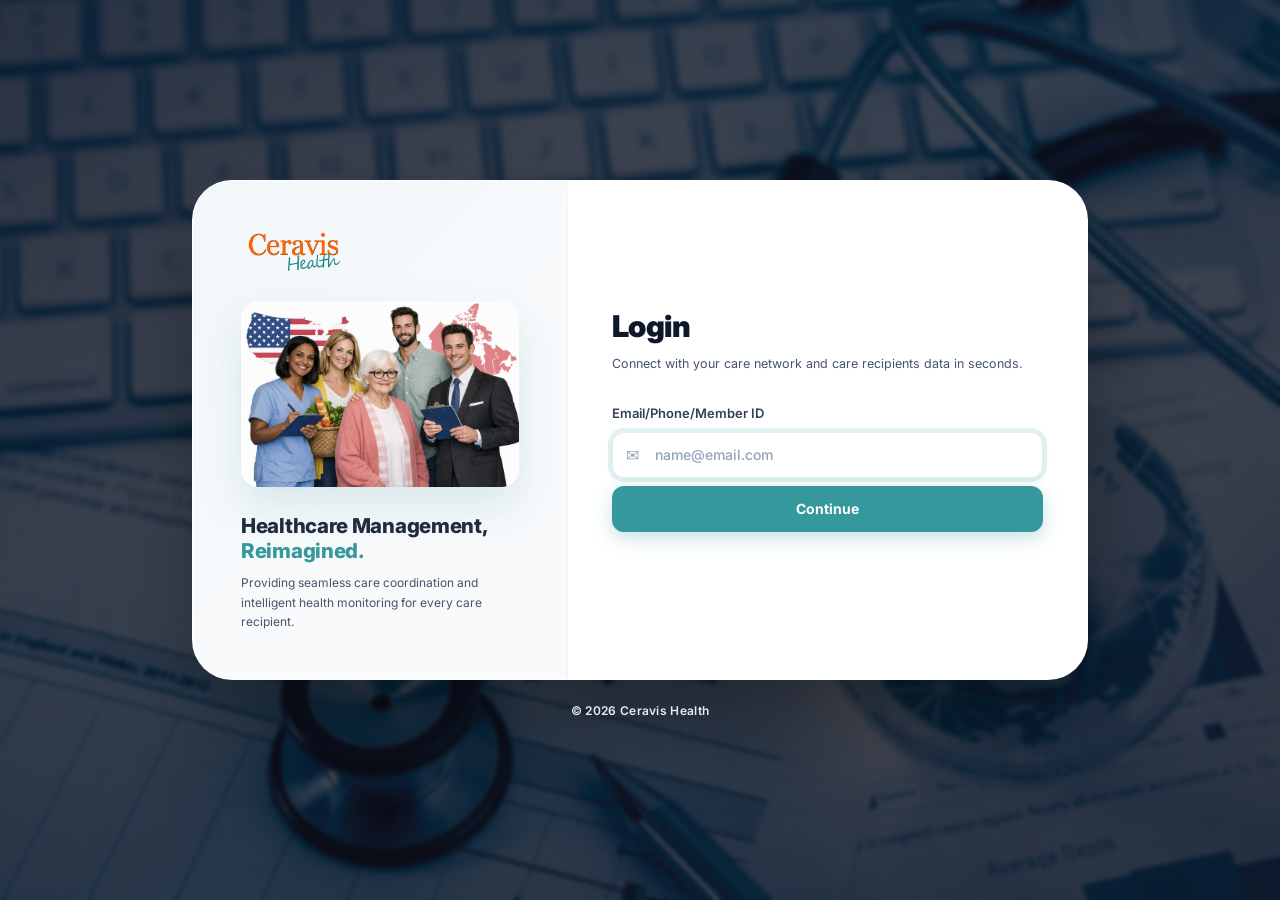
==== commit 9009aacd: "Login-gate every page + session/idle logout; restructure setup steps Access + session: - A client lo" ====
--- a/edge/static/recordings/index.html
+++ b/edge/static/recordings/index.html
@@ -4,6 +4,17 @@
 <meta charset="utf-8" />
 <meta name="viewport" content="width=device-width, initial-scale=1" />
 <title>CERAVIS — Video Console (Live &amp; Playback)</title>
+<!-- login gate: this console is self-contained (no ceravis.js), so it checks the
+     client session inline and bounces to the login when there isn't a live one. -->
+<script>
+(function () {
+  try {
+    var s = JSON.parse(localStorage.getItem("cv-session") || "null");
+    if (!(s && s.ts && (Date.now() - s.ts) <= 15 * 60 * 1000)) location.replace("../setup.html");
+    else localStorage.setItem("cv-session", JSON.stringify({ ts: Date.now(), email: s.email || "" }));
+  } catch (e) { location.replace("../setup.html"); }
+})();
+</script>
 <!-- Inline icon: the page must never request /favicon.ico, which through the
      fleet tunnel is a 404 on every load. -->
 <link rel="icon" href="data:image/svg+xml,%3Csvg xmlns='http://www.w3.org/2000/svg' viewBox='0 0 32 32'%3E%3Crect width='32' height='32' rx='7' fill='%230b0f14'/%3E%3Cpath d='M8 17h4l2-5 3 9 2-5.5L20.5 17H24' stroke='%232dd4bf' stroke-width='2' fill='none' stroke-linecap='round' stroke-linejoin='round'/%3E%3C/svg%3E" />
